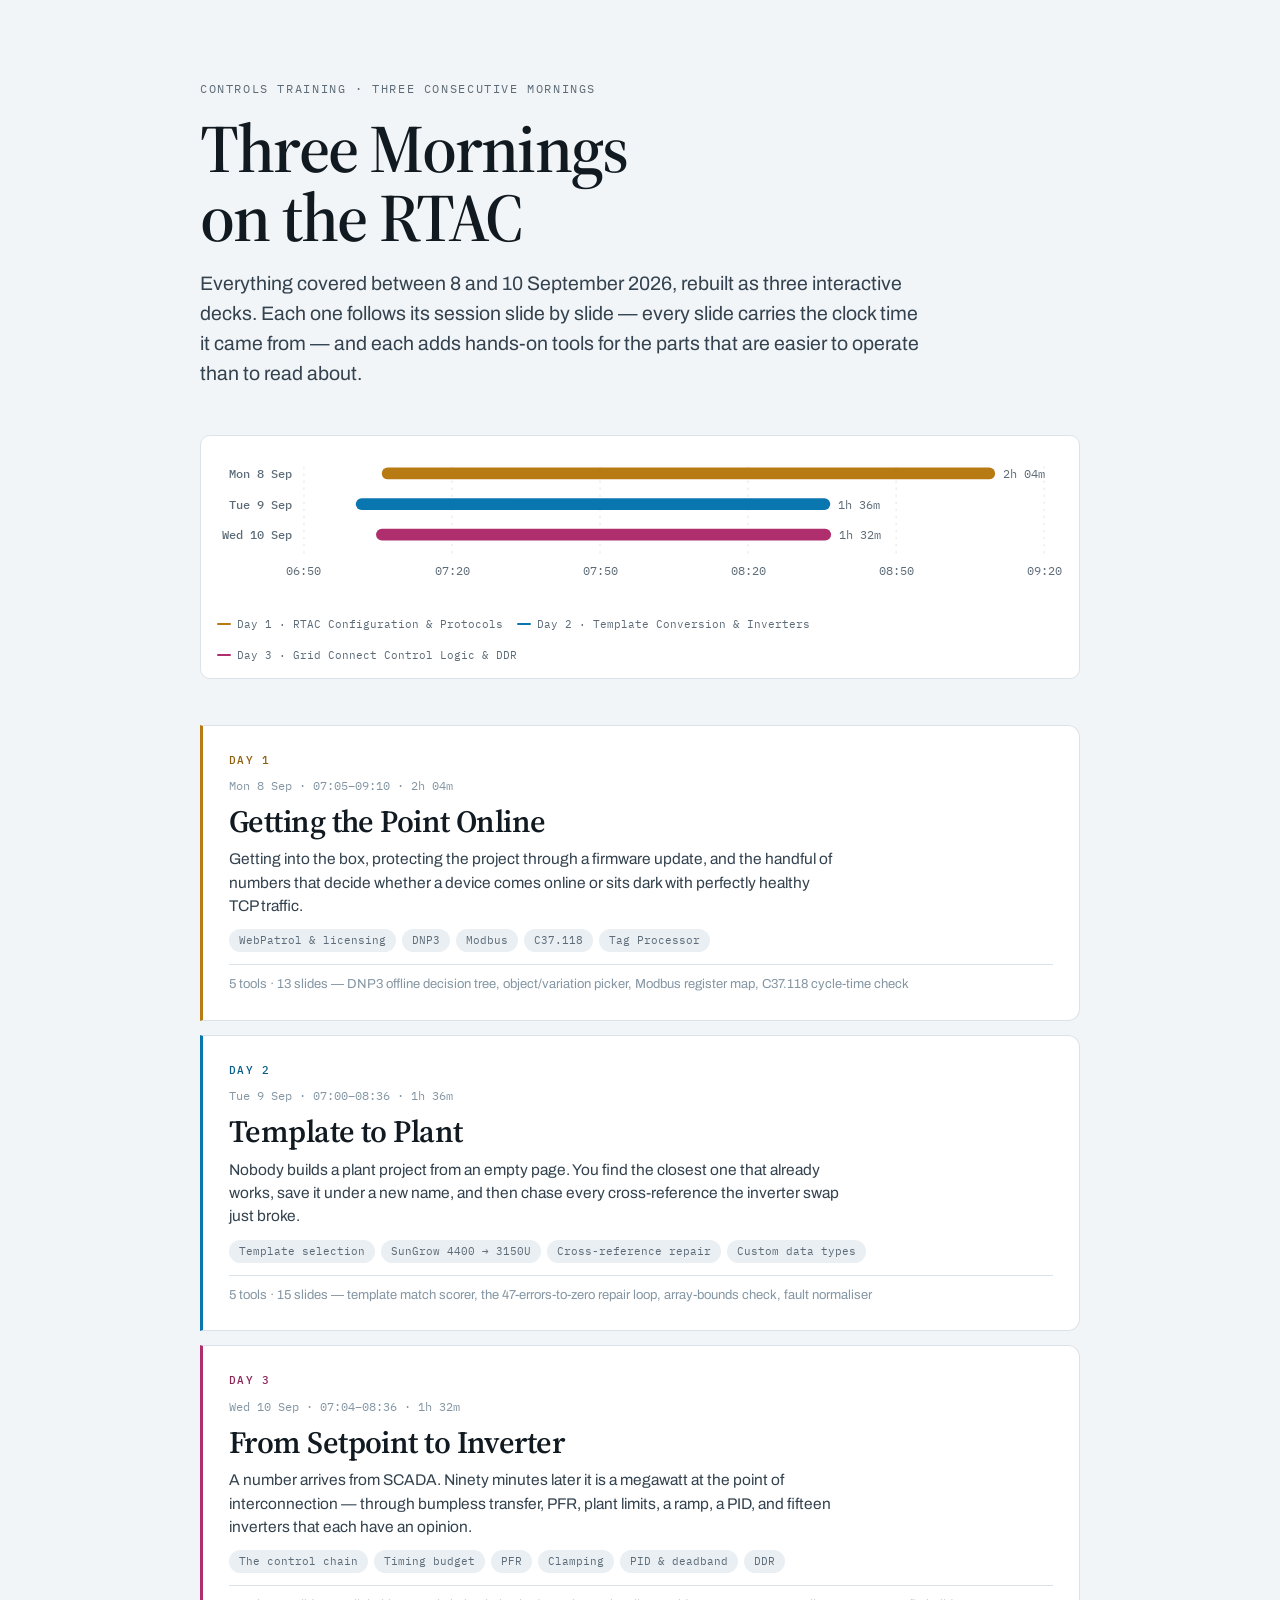
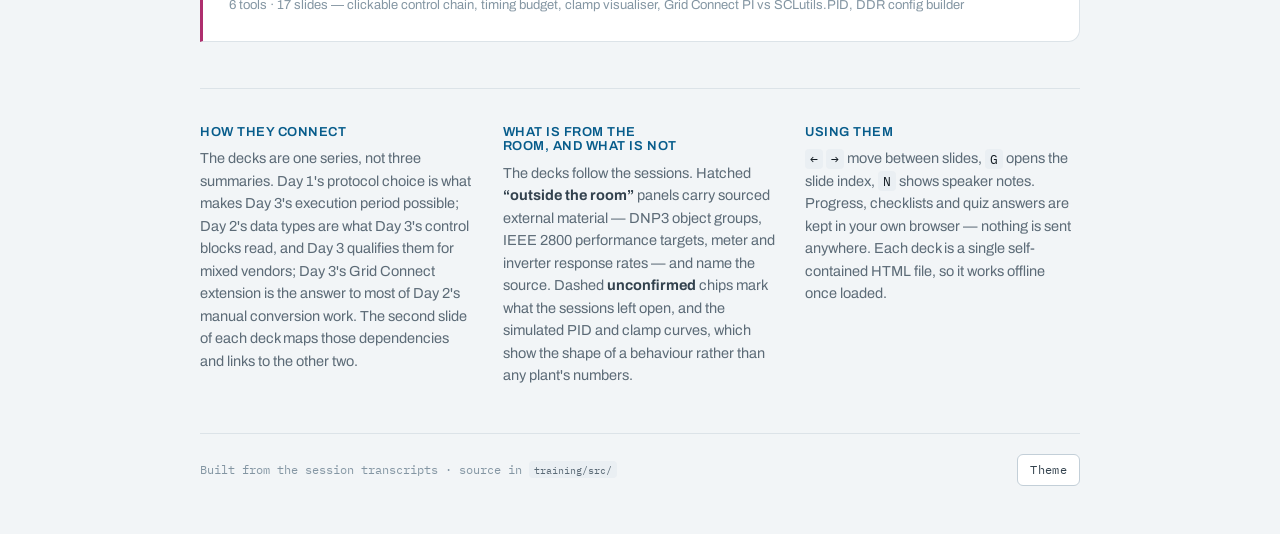
==== training/index.html @ d604a9bd "Publish the training decks as a GitHub Pages site The decks were written as Claude Artifact body fra" ====
<!DOCTYPE html>
<html lang="en">
<head>
<meta charset="utf-8">
<meta name="viewport" content="width=device-width, initial-scale=1">
<title>Three Mornings on the RTAC</title>
<meta name="description" content="Three interactive training decks built from the 8-10 September 2026 morning sessions: RTAC configuration and protocols, project template conversion, and Grid Connect control logic.">
<meta property="og:title" content="Three Mornings on the RTAC">
<meta property="og:description" content="Three interactive training decks: RTAC configuration and protocols, project template conversion, and Grid Connect control logic.">
<meta property="og:type" content="website">
<link rel="icon" href="data:image/svg+xml,<svg xmlns='http://www.w3.org/2000/svg' viewBox='0 0 32 32'><rect width='32' height='32' rx='7' fill='%230A76B0'/></svg>">
<link rel="preconnect" href="https://fonts.googleapis.com">
<link rel="preconnect" href="https://fonts.gstatic.com" crossorigin>
<link rel="stylesheet" href="https://fonts.googleapis.com/css2?family=Archivo:wght@400;500;600;700&family=IBM+Plex+Mono:wght@400;500&family=Source+Serif+4:opsz,wght@8..60,400;8..60,600;8..60,700&display=swap">
<style>
:root{color-scheme:light dark}
html,body{margin:0}
img{max-width:100%}
[hidden]{display:none!important}
</style>
<style>
/* ============ TOKENS ============ */
:root{
  --paper:#F2F5F7; --surface:#FFFFFF; --sunk:#EAEFF3;
  --ink:#111A21; --ink-2:#33424E; --muted:#5C6B77; --faint:#8496A3;
  --rule:#DCE3E8; --rule-strong:#C3CFD8;
  --pen-1:#B87A12; --pen-2:#0A76B0; --pen-3:#AE2E6E;
  --pen-1-text:#8F5D0A; --pen-2-text:#075C8B; --pen-3-text:#8C2456;
  --pen-1-wash:#B87A121A; --pen-2-wash:#0A76B01A; --pen-3-wash:#AE2E6E1A;
  --good:#1C7A4F; --good-wash:#1C7A4F14;
  --crit:#A82420; --crit-wash:#A8242012;
  --shadow:0 1px 2px #101a2110, 0 8px 24px -12px #101a2124;
  --stage-max:1120px;
  --f-display:"Source Serif 4",Georgia,"Times New Roman",serif;
  --f-body:"Archivo","Helvetica Neue",Arial,sans-serif;
  --f-mono:"IBM Plex Mono",ui-monospace,"SF Mono",Menlo,monospace;
}
@media (prefers-color-scheme:dark){
  :root:not([data-theme="light"]){
    --paper:#0D1418; --surface:#161F26; --sunk:#111A20;
    --ink:#E4EDF3; --ink-2:#C2D0DA; --muted:#8FA1AD; --faint:#6C7E8B;
    --rule:#26333C; --rule-strong:#374753;
    --pen-1:#BC8018; --pen-2:#1F92D2; --pen-3:#CB5C95;
    --pen-1-text:#E0AA4E; --pen-2-text:#6DBBEA; --pen-3-text:#E68CBA;
    --pen-1-wash:#BC801826; --pen-2-wash:#1F92D226; --pen-3-wash:#CB5C9526;
    --good:#43B37D; --good-wash:#43B37D1F;
    --crit:#E8756D; --crit-wash:#E8756D1A;
    --shadow:0 1px 2px #0007, 0 10px 28px -14px #000a;
  }
}
:root[data-theme="dark"]{
  --paper:#0D1418; --surface:#161F26; --sunk:#111A20;
  --ink:#E4EDF3; --ink-2:#C2D0DA; --muted:#8FA1AD; --faint:#6C7E8B;
  --rule:#26333C; --rule-strong:#374753;
  --pen-1:#BC8018; --pen-2:#1F92D2; --pen-3:#CB5C95;
  --pen-1-text:#E0AA4E; --pen-2-text:#6DBBEA; --pen-3-text:#E68CBA;
  --pen-1-wash:#BC801826; --pen-2-wash:#1F92D226; --pen-3-wash:#CB5C9526;
  --good:#43B37D; --good-wash:#43B37D1F;
  --crit:#E8756D; --crit-wash:#E8756D1A;
  --shadow:0 1px 2px #0007, 0 10px 28px -14px #000a;
}
/* per-deck accent alias */
body[data-pen="1"]{--pen:var(--pen-1);--pen-text:var(--pen-1-text);--pen-wash:var(--pen-1-wash);}
body[data-pen="2"]{--pen:var(--pen-2);--pen-text:var(--pen-2-text);--pen-wash:var(--pen-2-wash);}
body[data-pen="3"]{--pen:var(--pen-3);--pen-text:var(--pen-3-text);--pen-wash:var(--pen-3-wash);}

*{box-sizing:border-box}
body{
  margin:0;background:var(--paper);color:var(--ink);
  font-family:var(--f-body);font-size:16px;line-height:1.55;
  -webkit-font-smoothing:antialiased;
}
h1,h2,h3,h4{margin:0;text-wrap:balance;font-family:var(--f-display);font-weight:600;letter-spacing:-.012em;line-height:1.12}
p{margin:0}
a{color:var(--pen-text)}
button{font:inherit;color:inherit}
:focus-visible{outline:2px solid var(--pen);outline-offset:2px;border-radius:2px}
@media (prefers-reduced-motion:reduce){*{animation-duration:.001ms!important;transition-duration:.001ms!important}}

/* ============ RAILS ============ */
.rail{position:fixed;left:0;right:0;z-index:40;background:color-mix(in srgb,var(--paper) 88%,transparent);
  backdrop-filter:blur(10px);display:flex;align-items:center;gap:14px;
  padding:0 clamp(16px,4vw,40px);font-family:var(--f-mono);font-size:11.5px;letter-spacing:.04em}
.rail--top{top:0;height:46px;border-bottom:1px solid var(--rule)}
.rail--bot{bottom:0;height:52px;border-top:1px solid var(--rule)}
.rail-id{display:flex;align-items:baseline;gap:9px;min-width:0}
.rail-id b{font-family:var(--f-display);font-size:14px;font-weight:600;letter-spacing:-.01em;white-space:nowrap;overflow:hidden;text-overflow:ellipsis}
.rail-id span{color:var(--faint);text-transform:uppercase;white-space:nowrap}
.spacer{flex:1}
.pens{display:flex;gap:5px;align-items:center}
.pen-dot{width:26px;height:26px;border-radius:50%;border:1px solid var(--rule-strong);background:var(--surface);
  display:grid;place-items:center;text-decoration:none;color:var(--faint);font-family:var(--f-mono);font-size:10.5px;
  cursor:pointer;transition:transform .12s ease,border-color .12s}
.pen-dot:hover{transform:translateY(-1px);border-color:var(--rule-strong)}
.pen-dot[data-p="1"]{--d:var(--pen-1)} .pen-dot[data-p="2"]{--d:var(--pen-2)} .pen-dot[data-p="3"]{--d:var(--pen-3)}
.pen-dot[aria-current="page"]{background:var(--d);border-color:var(--d);color:#fff;font-weight:600}
.pen-dot:not([href]){opacity:.5;cursor:default}
.count{color:var(--muted);font-variant-numeric:tabular-nums}
.count b{color:var(--ink);font-weight:500}
.progress{position:fixed;top:45px;left:0;height:2px;background:var(--pen);z-index:41;transition:width .25s ease;width:0}

.rbtn{background:var(--surface);border:1px solid var(--rule-strong);border-radius:6px;padding:6px 12px;
  font-family:var(--f-mono);font-size:11.5px;letter-spacing:.03em;cursor:pointer;color:var(--ink-2);
  display:inline-flex;align-items:center;gap:6px;transition:border-color .12s,color .12s}
.rbtn:hover{border-color:var(--pen);color:var(--pen-text)}
.rbtn[disabled]{opacity:.35;cursor:default}
.rbtn kbd{font:inherit;color:var(--faint)}
.hint{color:var(--faint);display:none}
@media (min-width:820px){.hint{display:inline}}

/* ============ STAGE ============ */
main{padding:46px 0 52px}
.slide{display:none;padding:clamp(24px,4.5vw,52px) clamp(16px,4vw,40px) 104px}
.slide.on{display:block;animation:rise .3s ease}
@keyframes rise{from{opacity:0;transform:translateY(6px)}to{opacity:1;transform:none}}
.inner{max-width:var(--stage-max);margin:0 auto}
.eyebrow{font-family:var(--f-mono);font-size:11.5px;letter-spacing:.09em;text-transform:uppercase;
  color:var(--muted);display:flex;flex-wrap:wrap;align-items:center;gap:10px;margin-bottom:14px}
.eyebrow .clock{color:var(--pen-text);font-weight:500}
.eyebrow .clock::before{content:"";display:inline-block;width:7px;height:7px;border-radius:50%;
  background:var(--pen);margin-right:7px;vertical-align:1px}
h2.title{font-size:clamp(28px,4.4vw,44px);margin-bottom:10px}
.standfirst{font-size:clamp(16px,1.7vw,19px);color:var(--ink-2);max-width:64ch;margin-bottom:26px;line-height:1.5}
.slide h3{font-size:15px;font-family:var(--f-body);font-weight:600;letter-spacing:.01em;margin-bottom:10px}
.grid{display:grid;gap:18px}
@media(min-width:760px){.g2{grid-template-columns:1fr 1fr}.g23{grid-template-columns:1.15fr .85fr}.g32{grid-template-columns:.85fr 1.15fr}}

/* ============ CONTENT BLOCKS ============ */
ul.pts{list-style:none;margin:0;padding:0;display:grid;gap:11px}
ul.pts li{padding-left:20px;position:relative;color:var(--ink-2);font-size:15.5px;line-height:1.5}
ul.pts li::before{content:"";position:absolute;left:2px;top:.62em;width:7px;height:1.5px;background:var(--rule-strong)}
ul.pts li b,ul.pts li strong{color:var(--ink);font-weight:600}
.panel{background:var(--surface);border:1px solid var(--rule);border-radius:10px;padding:20px}
.panel-h{font-family:var(--f-mono);font-size:11px;letter-spacing:.09em;text-transform:uppercase;color:var(--muted);
  margin-bottom:14px;display:flex;align-items:center;justify-content:space-between;gap:10px}
code,.m{font-family:var(--f-mono);font-size:.9em;background:var(--sunk);padding:1.5px 5px;border-radius:4px;color:var(--ink)}
.num{font-family:var(--f-mono);font-variant-numeric:tabular-nums}

/* callouts */
.call{border-left:3px solid var(--pen);background:var(--pen-wash);padding:14px 16px;border-radius:0 8px 8px 0;font-size:15px;color:var(--ink-2)}
.call b{color:var(--ink)}
.call.trap{border-color:var(--crit);background:var(--crit-wash)}
.call.rule{border-color:var(--good);background:var(--good-wash)}
.call .tag{display:block;font-family:var(--f-mono);font-size:10.5px;letter-spacing:.09em;text-transform:uppercase;
  color:var(--muted);margin-bottom:5px}
.call.trap .tag{color:var(--crit)} .call.rule .tag{color:var(--good)}
.unconfirmed{display:inline-flex;align-items:center;gap:5px;font-family:var(--f-mono);font-size:10.5px;
  letter-spacing:.06em;text-transform:uppercase;color:var(--muted);border:1px dashed var(--rule-strong);
  border-radius:999px;padding:2px 9px;vertical-align:1px}
.outside{border:1px solid var(--rule);border-radius:10px;padding:16px 18px;background:
  repeating-linear-gradient(135deg,transparent,transparent 7px,var(--sunk) 7px,var(--sunk) 8px);font-size:14.5px;color:var(--ink-2)}
.outside .tag{font-family:var(--f-mono);font-size:10.5px;letter-spacing:.09em;text-transform:uppercase;
  color:var(--muted);display:block;margin-bottom:6px}
.outside cite{display:block;margin-top:9px;font-style:normal;font-family:var(--f-mono);font-size:11px;color:var(--faint)}
.outside b{color:var(--ink)}

/* tables */
.tw{overflow-x:auto;border:1px solid var(--rule);border-radius:10px;background:var(--surface)}
table{border-collapse:collapse;width:100%;font-size:14px;min-width:440px}
th,td{text-align:left;padding:9px 14px;border-bottom:1px solid var(--rule)}
th{font-family:var(--f-mono);font-size:10.5px;letter-spacing:.08em;text-transform:uppercase;color:var(--muted);font-weight:400;
  background:var(--sunk)}
tr:last-child td{border-bottom:0}
td.n{font-family:var(--f-mono);font-variant-numeric:tabular-nums;white-space:nowrap}

/* ============ COVER ============ */
.cover{display:grid;gap:26px;padding-block:clamp(10px,3vw,34px)}
.cover .day{font-family:var(--f-mono);font-size:12px;letter-spacing:.16em;text-transform:uppercase;color:var(--pen-text)}
.cover h1{font-size:clamp(38px,7.4vw,76px);line-height:1.02;letter-spacing:-.026em;max-width:15ch}
.cover .sub{font-size:clamp(17px,2vw,21px);color:var(--ink-2);max-width:56ch;line-height:1.45}
.meta{display:flex;flex-wrap:wrap;gap:10px 28px;font-family:var(--f-mono);font-size:12px;color:var(--muted);
  border-top:1px solid var(--rule);padding-top:18px}
.meta div{display:grid;gap:2px}
.meta dt{font-size:10.5px;letter-spacing:.08em;text-transform:uppercase;color:var(--faint)}
.meta dd{margin:0;color:var(--ink);font-variant-numeric:tabular-nums}

/* trend strip on cover */
.trend{border:1px solid var(--rule);border-radius:10px;background:var(--surface);padding:14px 16px}
.trend svg{display:block;width:100%;height:auto;max-width:100%}
.trend-legend{display:flex;flex-wrap:wrap;gap:14px;margin-top:10px;font-family:var(--f-mono);font-size:11px;color:var(--muted)}
.trend-legend span{display:inline-flex;align-items:center;gap:6px}
.trend-legend i{width:14px;height:2px;border-radius:1px;display:inline-block}

/* ============ INTERACTIVE ============ */
.tool{background:var(--surface);border:1px solid var(--rule-strong);border-radius:12px;overflow:hidden;box-shadow:var(--shadow)}
.tool-h{display:flex;align-items:center;justify-content:space-between;gap:12px;padding:11px 16px;
  border-bottom:1px solid var(--rule);background:var(--sunk)}
.tool-h .lbl{font-family:var(--f-mono);font-size:10.5px;letter-spacing:.1em;text-transform:uppercase;color:var(--muted)}
.tool-h .lbl b{color:var(--pen-text);font-weight:500}
.tool-b{padding:18px}
.reset{background:none;border:0;font-family:var(--f-mono);font-size:10.5px;letter-spacing:.06em;text-transform:uppercase;
  color:var(--faint);cursor:pointer;padding:2px 4px}
.reset:hover{color:var(--pen-text)}

.opts{display:grid;gap:9px}
@media(min-width:620px){.opts.two{grid-template-columns:1fr 1fr}.opts.three{grid-template-columns:repeat(3,1fr)}}
.opt{text-align:left;background:var(--surface);border:1px solid var(--rule-strong);border-radius:9px;padding:12px 14px;
  cursor:pointer;transition:border-color .12s,background .12s;display:grid;gap:3px;line-height:1.35}
.opt:hover{border-color:var(--pen)}
.opt .k{font-family:var(--f-mono);font-size:10.5px;letter-spacing:.07em;text-transform:uppercase;color:var(--faint)}
.opt .v{font-size:15px;font-weight:500;color:var(--ink)}
.opt .d{font-size:13px;color:var(--muted)}
.opt[aria-pressed="true"]{border-color:var(--pen);background:var(--pen-wash)}
.opt[aria-pressed="true"] .k{color:var(--pen-text)}
.opt.ok{border-color:var(--good);background:var(--good-wash)}
.opt.no{border-color:var(--crit);background:var(--crit-wash)}

.readout{margin-top:16px;border-top:1px solid var(--rule);padding-top:16px;display:grid;gap:12px}
.stats{display:grid;gap:10px}
@media(min-width:560px){.stats{grid-template-columns:repeat(auto-fit,minmax(140px,1fr))}}
.stat{border:1px solid var(--rule);border-radius:9px;padding:11px 13px;display:grid;gap:3px;background:var(--sunk)}
.stat dt{font-family:var(--f-mono);font-size:10px;letter-spacing:.09em;text-transform:uppercase;color:var(--muted)}
.stat dd{margin:0;font-family:var(--f-mono);font-size:19px;font-variant-numeric:tabular-nums;color:var(--ink);letter-spacing:-.02em}
.stat dd small{font-size:11px;color:var(--muted);letter-spacing:0}
.stat[data-s="ok"]{border-color:var(--good);background:var(--good-wash)}
.stat[data-s="ok"] dd{color:var(--good)}
.stat[data-s="bad"]{border-color:var(--crit);background:var(--crit-wash)}
.stat[data-s="bad"] dd{color:var(--crit)}
.verdict{font-size:15px;color:var(--ink-2);line-height:1.5}
.verdict b{color:var(--ink)}

.ctl{display:grid;gap:7px;margin-bottom:16px}
.ctl label{font-family:var(--f-mono);font-size:11px;letter-spacing:.06em;text-transform:uppercase;color:var(--muted);
  display:flex;justify-content:space-between;align-items:baseline;gap:10px}
.ctl label output{font-size:14px;color:var(--pen-text);font-variant-numeric:tabular-nums;letter-spacing:0;text-transform:none}
input[type=range]{-webkit-appearance:none;appearance:none;width:100%;height:22px;background:transparent;cursor:pointer;margin:0}
input[type=range]::-webkit-slider-runnable-track{height:4px;background:var(--rule-strong);border-radius:2px}
input[type=range]::-moz-range-track{height:4px;background:var(--rule-strong);border-radius:2px}
input[type=range]::-webkit-slider-thumb{-webkit-appearance:none;width:16px;height:16px;border-radius:50%;background:var(--pen);
  border:2px solid var(--surface);margin-top:-6px;box-shadow:0 0 0 1px var(--rule-strong)}
input[type=range]::-moz-range-thumb{width:16px;height:16px;border-radius:50%;background:var(--pen);border:2px solid var(--surface);
  box-shadow:0 0 0 1px var(--rule-strong)}
input[type=text],input[type=number],select{width:100%;padding:9px 11px;border:1px solid var(--rule-strong);border-radius:8px;
  background:var(--surface);color:var(--ink);font-family:var(--f-mono);font-size:14px}

/* checklist */
.chk{display:grid;gap:2px}
.chk-item{display:flex;gap:11px;align-items:flex-start;padding:10px 12px;border-radius:8px;cursor:pointer;
  border:1px solid transparent;transition:background .12s}
.chk-item:hover{background:var(--sunk)}
.chk-item input{margin:3px 0 0;width:16px;height:16px;accent-color:var(--pen);flex:none;cursor:pointer}
.chk-item .t{font-size:15px;color:var(--ink-2);line-height:1.4}
.chk-item .t b{color:var(--ink);font-weight:600}
.chk-item .t em{font-style:normal;display:block;font-size:13px;color:var(--muted);margin-top:2px}
.chk-item input:checked + .t{color:var(--faint)}
.chk-item input:checked + .t b{color:var(--muted)}
.chk-bar{display:flex;align-items:center;gap:10px;margin-top:12px;font-family:var(--f-mono);font-size:11px;color:var(--muted)}
.chk-bar .track{flex:1;height:4px;background:var(--rule);border-radius:2px;overflow:hidden}
.chk-bar .fill{height:100%;background:var(--good);width:0;transition:width .2s ease}

/* flow diagram */
.flow{display:flex;flex-wrap:wrap;gap:6px;align-items:stretch}
.node{flex:1 1 118px;min-width:0;text-align:left;background:var(--surface);border:1px solid var(--rule-strong);
  border-radius:9px;padding:10px 11px;cursor:pointer;display:grid;gap:3px;transition:border-color .12s,background .12s}
.node:hover{border-color:var(--pen)}
.node .i{font-family:var(--f-mono);font-size:10px;color:var(--faint);letter-spacing:.08em}
.node .n{font-size:13.5px;font-weight:600;color:var(--ink);line-height:1.25}
.node[aria-pressed="true"]{border-color:var(--pen);background:var(--pen-wash)}
.node[aria-pressed="true"] .i{color:var(--pen-text)}
.arrow{align-self:center;color:var(--rule-strong);font-family:var(--f-mono);font-size:13px;flex:none}
.detail{margin-top:16px;border-top:1px solid var(--rule);padding-top:16px;font-size:15px;color:var(--ink-2);line-height:1.5;min-height:88px}
.detail h4{font-family:var(--f-body);font-size:15px;font-weight:600;color:var(--ink);margin-bottom:7px}
.detail ul{margin:8px 0 0;padding-left:18px;display:grid;gap:5px}

/* charts */
.chart{width:100%;height:auto;display:block;max-width:100%;overflow:visible}
.chart text{font-family:var(--f-mono);font-size:10px;fill:var(--muted)}
.chart .axis{stroke:var(--rule);stroke-width:1}
.chart .grid{stroke:var(--rule);stroke-width:1;stroke-dasharray:2 4;opacity:.7}
.legend{display:flex;flex-wrap:wrap;gap:16px;margin-top:10px;font-family:var(--f-mono);font-size:11px;color:var(--muted)}
.legend span{display:inline-flex;align-items:center;gap:7px}
.legend i{width:16px;height:2px;border-radius:1px;flex:none}
.legend i.dash{background:repeating-linear-gradient(90deg,var(--ink-2) 0 4px,transparent 4px 7px);height:2px}
.legend i.band{height:9px;border-radius:2px;border:1px solid var(--crit);background:var(--crit-wash)}

/* register map */
.regs{display:grid;grid-template-columns:repeat(auto-fill,minmax(74px,1fr));gap:4px}
.reg{border:1px solid var(--rule);border-radius:6px;padding:7px 6px;text-align:center;background:var(--sunk);
  font-family:var(--f-mono);font-size:10.5px;color:var(--muted);display:grid;gap:2px;transition:background .15s}
.reg .a{color:var(--faint);font-size:9.5px}
.reg .l{color:var(--ink);font-size:11px;overflow:hidden;text-overflow:ellipsis;white-space:nowrap}
.reg[data-part="hi"]{background:var(--pen-wash);border-color:var(--pen)}
.reg[data-part="lo"]{background:var(--pen-wash);border-color:var(--pen);border-top-style:dashed}
.reg[data-part="one"]{background:var(--pen-wash);border-color:var(--pen)}

/* quiz */
.quiz{display:grid;gap:16px}
.q{border:1px solid var(--rule);border-radius:11px;padding:16px 18px;background:var(--surface)}
.q .qh{display:flex;gap:10px;align-items:baseline;margin-bottom:12px}
.q .qn{font-family:var(--f-mono);font-size:11px;color:var(--faint);flex:none}
.q .qt{font-size:16px;font-weight:500;color:var(--ink);line-height:1.4}
.q .as{display:grid;gap:7px}
.a{text-align:left;background:var(--surface);border:1px solid var(--rule-strong);border-radius:8px;padding:10px 13px;
  cursor:pointer;font-size:14.5px;color:var(--ink-2);transition:border-color .12s,background .12s;line-height:1.4}
.a:hover:not([disabled]){border-color:var(--pen)}
.a[data-r="ok"]{border-color:var(--good);background:var(--good-wash);color:var(--ink)}
.a[data-r="no"]{border-color:var(--crit);background:var(--crit-wash);color:var(--ink)}
.a[disabled]{cursor:default}
.why{margin-top:11px;font-size:14px;color:var(--muted);border-left:2px solid var(--rule-strong);padding-left:12px;line-height:1.5;display:none}
.why.on{display:block}
.score{position:sticky;bottom:60px;background:var(--surface);border:1px solid var(--rule-strong);border-radius:11px;
  padding:13px 18px;display:flex;align-items:center;justify-content:space-between;gap:14px;box-shadow:var(--shadow);
  font-family:var(--f-mono);font-size:13px}
.score b{font-size:19px;color:var(--pen-text);font-variant-numeric:tabular-nums}

/* overview */
.ov{position:fixed;inset:0;z-index:60;background:color-mix(in srgb,var(--paper) 94%,transparent);
  backdrop-filter:blur(6px);overflow:auto;padding:clamp(20px,5vw,52px)}
.ov[hidden]{display:none}
.ov-h{max-width:1080px;margin:0 auto 22px;display:flex;align-items:baseline;justify-content:space-between;gap:16px}
.ov-h h3{font-family:var(--f-display);font-size:22px}
.ov-grid{max-width:1080px;margin:0 auto;display:grid;gap:10px;grid-template-columns:repeat(auto-fill,minmax(215px,1fr))}
.ov-card{text-align:left;background:var(--surface);border:1px solid var(--rule);border-radius:9px;padding:12px 14px;
  cursor:pointer;display:grid;gap:5px;transition:border-color .12s,transform .12s}
.ov-card:hover{border-color:var(--pen);transform:translateY(-1px)}
.ov-card .oi{font-family:var(--f-mono);font-size:10.5px;color:var(--faint);display:flex;justify-content:space-between;gap:8px}
.ov-card .ot{font-size:14.5px;font-weight:500;color:var(--ink);line-height:1.3}
.ov-card[aria-current="true"]{border-color:var(--pen);background:var(--pen-wash)}
.ov-card .bar{height:2px;background:var(--pen);border-radius:1px;width:0;opacity:.5}
.ov-card[data-seen="1"] .bar{width:100%}

/* notes */
.notes{border-top:1px dashed var(--rule-strong);margin-top:26px;padding-top:16px;font-size:14.5px;color:var(--muted);
  line-height:1.55;max-width:70ch}
.notes .tag{font-family:var(--f-mono);font-size:10.5px;letter-spacing:.09em;text-transform:uppercase;color:var(--faint);
  display:block;margin-bottom:6px}
body:not([data-notes="1"]) .notes{display:none}

/* end card */
.actions{display:grid;gap:9px}
.act{display:flex;gap:12px;align-items:flex-start;border:1px solid var(--rule);border-radius:9px;padding:12px 14px;background:var(--surface)}
.act .who{font-family:var(--f-mono);font-size:10.5px;letter-spacing:.07em;text-transform:uppercase;color:var(--pen-text);
  flex:none;width:88px;padding-top:2px}
.act .what{font-size:14.5px;color:var(--ink-2);line-height:1.45}
@media(max-width:520px){.act{flex-direction:column;gap:4px}.act .who{width:auto}}

</style>
<style>
/* --- landing page --- */
body{background:var(--paper);color:var(--ink)}
.wrap{max-width:960px;margin:0 auto;padding-inline:clamp(16px,4vw,40px);padding-block:clamp(36px,7vw,80px) 48px;display:grid;gap:clamp(30px,5vw,46px)}
.top{display:grid;gap:16px}
.kicker{font-family:var(--f-mono);font-size:11.5px;letter-spacing:.14em;text-transform:uppercase;color:var(--muted)}
.top h1{font-size:clamp(38px,7vw,68px);line-height:1.02;letter-spacing:-.026em;max-width:13ch}
.lede{font-size:clamp(16px,1.9vw,19.5px);line-height:1.55;color:var(--ink-2);max-width:66ch}

.decks{list-style:none;margin:0;padding:0;display:grid;gap:14px}
.deck[data-d="1"]{--pen:var(--pen-1);--pen-text:var(--pen-1-text);--pen-wash:var(--pen-1-wash)}
.deck[data-d="2"]{--pen:var(--pen-2);--pen-text:var(--pen-2-text);--pen-wash:var(--pen-2-wash)}
.deck[data-d="3"]{--pen:var(--pen-3);--pen-text:var(--pen-3-text);--pen-wash:var(--pen-3-wash)}
.deck a{display:grid;gap:9px;text-decoration:none;color:inherit;background:var(--surface);
  border:1px solid var(--rule);border-left:3px solid var(--pen);border-radius:0 12px 12px 0;
  padding:clamp(18px,3vw,26px);transition:border-color .14s ease,transform .14s ease,box-shadow .14s ease}
.deck a:hover{border-color:var(--rule-strong);border-left-color:var(--pen);transform:translateX(2px);box-shadow:var(--shadow)}
.deck a:focus-visible{outline:2px solid var(--pen);outline-offset:3px}
.badge{font-family:var(--f-mono);font-size:10.5px;letter-spacing:.12em;text-transform:uppercase;color:var(--pen-text);font-weight:500}
.when{font-family:var(--f-mono);font-size:11.5px;color:var(--faint);font-variant-numeric:tabular-nums}
.deck h2{font-size:clamp(23px,3.2vw,31px);letter-spacing:-.018em}
.deck p{font-size:15.5px;line-height:1.5;color:var(--ink-2);max-width:68ch}
.tags{list-style:none;display:flex;flex-wrap:wrap;gap:6px;margin:3px 0 0;padding:0}
.tags li{font-family:var(--f-mono);font-size:11px;color:var(--muted);background:var(--sunk);
  border-radius:999px;padding:3px 10px;white-space:nowrap}
.tools{font-size:13px;color:var(--faint);line-height:1.45;border-top:1px solid var(--rule);padding-top:10px;margin-top:3px}

.notes-block{display:grid;gap:22px;border-top:1px solid var(--rule);padding-top:clamp(26px,4vw,36px)}
@media(min-width:760px){.notes-block{grid-template-columns:repeat(3,1fr);gap:28px}}
.notes-block h3{font-family:var(--f-body);font-size:13px;font-weight:600;letter-spacing:.04em;text-transform:uppercase;
  color:var(--pen-2-text);margin-bottom:8px}
.notes-block p{font-size:14.5px;line-height:1.55;color:var(--muted)}
.notes-block b{color:var(--ink-2)}

.foot{display:flex;flex-wrap:wrap;align-items:center;justify-content:space-between;gap:14px;
  border-top:1px solid var(--rule);padding-top:20px;font-family:var(--f-mono);font-size:11.5px;color:var(--faint)}
.foot code{background:var(--sunk);color:var(--muted)}

</style>
</head>
<body>
<script>
document.body.setAttribute("data-pen","0");
window.DECK_LINKS={"1": "day1-rtac-protocols.html", "2": "day2-template-conversion.html", "3": "day3-grid-connect-ddr.html"};
</script>
<div class="wrap">
  <header class="top">
    <span class="kicker">Controls training &middot; three consecutive mornings</span>
    <h1>Three Mornings on the RTAC</h1>
    <p class="lede">Everything covered between 8 and 10 September 2026, rebuilt as three interactive decks. Each one follows its session slide by slide &mdash; every slide carries the clock time it came from &mdash; and each adds hands-on tools for the parts that are easier to operate than to read about.</p>
  </header>

  <div class="trend" id="timeline"></div>

  <ol class="decks">
    <li class="deck" data-d="1">
      <a href="day1-rtac-protocols.html">
        <span class="badge">Day 1</span>
        <span class="when">Mon 8 Sep &middot; 07:05&ndash;09:10 &middot; 2h 04m</span>
        <h2>Getting the Point Online</h2>
        <p>Getting into the box, protecting the project through a firmware update, and the handful of numbers that decide whether a device comes online or sits dark with perfectly healthy TCP traffic.</p>
        <ul class="tags"><li>WebPatrol &amp; licensing</li><li>DNP3</li><li>Modbus</li><li>C37.118</li><li>Tag Processor</li></ul>
        <span class="tools">5 tools &middot; 13 slides &mdash; DNP3 offline decision tree, object/variation picker, Modbus register map, C37.118 cycle-time check</span>
      </a>
    </li>
    <li class="deck" data-d="2">
      <a href="day2-template-conversion.html">
        <span class="badge">Day 2</span>
        <span class="when">Tue 9 Sep &middot; 07:00&ndash;08:36 &middot; 1h 36m</span>
        <h2>Template to Plant</h2>
        <p>Nobody builds a plant project from an empty page. You find the closest one that already works, save it under a new name, and then chase every cross-reference the inverter swap just broke.</p>
        <ul class="tags"><li>Template selection</li><li>SunGrow 4400 &rarr; 3150U</li><li>Cross-reference repair</li><li>Custom data types</li></ul>
        <span class="tools">5 tools &middot; 15 slides &mdash; template match scorer, the 47-errors-to-zero repair loop, array-bounds check, fault normaliser</span>
      </a>
    </li>
    <li class="deck" data-d="3">
      <a href="day3-grid-connect-ddr.html">
        <span class="badge">Day 3</span>
        <span class="when">Wed 10 Sep &middot; 07:04&ndash;08:36 &middot; 1h 32m</span>
        <h2>From Setpoint to Inverter</h2>
        <p>A number arrives from SCADA. Ninety minutes later it is a megawatt at the point of interconnection &mdash; through bumpless transfer, PFR, plant limits, a ramp, a PID, and fifteen inverters that each have an opinion.</p>
        <ul class="tags"><li>The control chain</li><li>Timing budget</li><li>PFR</li><li>Clamping</li><li>PID &amp; deadband</li><li>DDR</li></ul>
        <span class="tools">6 tools &middot; 17 slides &mdash; clickable control chain, timing budget, clamp visualiser, Grid Connect PI vs SCLutils.PID, DDR config builder</span>
      </a>
    </li>
  </ol>

  <section class="notes-block">
    <div>
      <h3>How they connect</h3>
      <p>The decks are one series, not three summaries. Day 1's protocol choice is what makes Day 3's execution period possible; Day 2's data types are what Day 3's control blocks read, and Day 3 qualifies them for mixed vendors; Day 3's Grid Connect extension is the answer to most of Day 2's manual conversion work. The second slide of each deck maps those dependencies and links to the other two.</p>
    </div>
    <div>
      <h3>What is from the room, and what is not</h3>
      <p>The decks follow the sessions. Hatched <b>&ldquo;outside the room&rdquo;</b> panels carry sourced external material &mdash; DNP3 object groups, IEEE&nbsp;2800 performance targets, meter and inverter response rates &mdash; and name the source. Dashed <b>unconfirmed</b> chips mark what the sessions left open, and the simulated PID and clamp curves, which show the shape of a behaviour rather than any plant's numbers.</p>
    </div>
    <div>
      <h3>Using them</h3>
      <p><span class="m">&larr;</span> <span class="m">&rarr;</span> move between slides, <span class="m">G</span> opens the slide index, <span class="m">N</span> shows speaker notes. Progress, checklists and quiz answers are kept in your own browser &mdash; nothing is sent anywhere. Each deck is a single self-contained HTML file, so it works offline once loaded.</p>
    </div>
  </section>

  <footer class="foot">
    <span>Built from the session transcripts &middot; source in <code>training/src/</code></span>
    <button class="rbtn" id="themeBtn" type="button" title="Switch between light and dark">Theme</button>
  </footer>
</div>

<script>
/* ===== shared cover timeline: three mornings on one time axis ===== */
(function(){
"use strict";
var host = document.getElementById("timeline");
if (!host) return;
var DAYS = [
  { d: 1, label: "Mon 8 Sep", t: "RTAC Configuration & Protocols",   s: 15.77, e: 140.05, dur: "2h 04m" },
  { d: 2, label: "Tue 9 Sep", t: "Template Conversion & Inverters",  s: 10.50, e: 106.65, dur: "1h 36m" },
  { d: 3, label: "Wed 10 Sep", t: "Grid Connect Control Logic & DDR", s: 14.60, e: 106.82, dur: "1h 32m" }
];
var me = parseInt(document.body.dataset.pen, 10);
var ALL = !(me >= 1 && me <= 3);           /* landing page: no single day is current */
var LINKS = window.DECK_LINKS || null;
var W = 720, H = 132, L = 74, R = 16, T = 20, rowH = 26;
var T0 = 0, T1 = 150; /* 06:50 -> 09:20 */
function X(m){ return L + (m - T0) / (T1 - T0) * (W - L - R); }
function hhmm(m){ var t = 410 + m; return String(Math.floor(t / 60)).padStart(2, "0") + ":" + String(Math.round(t % 60)).padStart(2, "0"); }

/* clock ticks for THIS deck, read from the slides themselves */
var ticks = [].slice.call(document.querySelectorAll(".slide[data-clock]")).map(function(s, i){
  var p = (s.dataset.clock || "").split(":");
  if (p.length !== 2) return null;
  return { m: (+p[0]) * 60 + (+p[1]) - 410, i: [].indexOf.call(document.querySelectorAll(".slide"), s), label: s.dataset.short || "" };
}).filter(Boolean);

var s = '<svg class="chart" viewBox="0 0 ' + W + ' ' + H + '" role="img" aria-label="The three morning sessions on one time axis">';
[0, 30, 60, 90, 120, 150].forEach(function(m){
  s += '<line class="grid" x1="' + X(m) + '" y1="' + (T - 6) + '" x2="' + X(m) + '" y2="' + (T + rowH * 3 - 8) + '"></line>' +
       '<text x="' + X(m) + '" y="' + (T + rowH * 3 + 8) + '" text-anchor="middle">' + hhmm(m) + '</text>';
});
DAYS.forEach(function(day, r){
  var y = T + r * rowH, on = ALL || day.d === me;
  if (LINKS && LINKS[day.d]) s += '<a href="' + LINKS[day.d] + '" aria-label="Open the Day ' + day.d + ' deck">';
  var c = "var(--pen-" + day.d + ")";
  s += '<text x="' + (L - 10) + '" y="' + (y + 4) + '" text-anchor="end" fill="' + (on ? c : "var(--faint)") + '"' +
       (on ? ' style="font-weight:500"' : "") + '>' + day.label + '</text>';
  s += '<rect x="' + X(day.s) + '" y="' + (y - 5) + '" width="' + (X(day.e) - X(day.s)) + '" height="10" rx="5" fill="' + c + '"' +
       (on ? "" : ' opacity="0.28"') + '></rect>';
  s += '<text x="' + (X(day.e) + 7) + '" y="' + (y + 4) + '" fill="var(--faint)">' + day.dur + '</text>';
  if (LINKS && LINKS[day.d]) {
    s += '<rect x="' + (L - 66) + '" y="' + (y - 11) + '" width="' + (W - L + 60) + '" height="22" fill="transparent"></rect></a>';
  }
  if (on && !ALL) ticks.forEach(function(tk){
    if (tk.m < day.s - 1 || tk.m > day.e + 1) return;
    s += '<line class="tk" data-i="' + tk.i + '" x1="' + X(tk.m) + '" y1="' + (y - 9) + '" x2="' + X(tk.m) + '" y2="' + (y + 9) +
         '" stroke="var(--surface)" stroke-width="1.5"></line>';
  });
});
s += "</svg>";
host.innerHTML = s +
  '<div class="trend-legend">' +
    DAYS.map(function(d){ return '<span><i style="background:var(--pen-' + d.d + ');' + (ALL || d.d === me ? "" : "opacity:.35") + '"></i>' +
      "Day " + d.d + " · " + d.t + "</span>"; }).join("") +
  "</div>";
})();

</script>
<script>
/* Standalone pages have no host theme control, so carry one. */
(function(){
  var K = "deck:theme", b = document.getElementById("themeBtn");
  function apply(v){ v ? document.documentElement.setAttribute("data-theme", v)
                       : document.documentElement.removeAttribute("data-theme"); }
  try { apply(localStorage.getItem(K)); } catch (e) {}
  if (!b) return;
  b.onclick = function(){
    var sysDark = window.matchMedia("(prefers-color-scheme: dark)").matches;
    var cur = document.documentElement.getAttribute("data-theme") || (sysDark ? "dark" : "light");
    var next = cur === "dark" ? "light" : "dark";
    apply(next);
    try { localStorage.setItem(K, next); } catch (e) {}
  };
})();
</script>
</body>
</html>
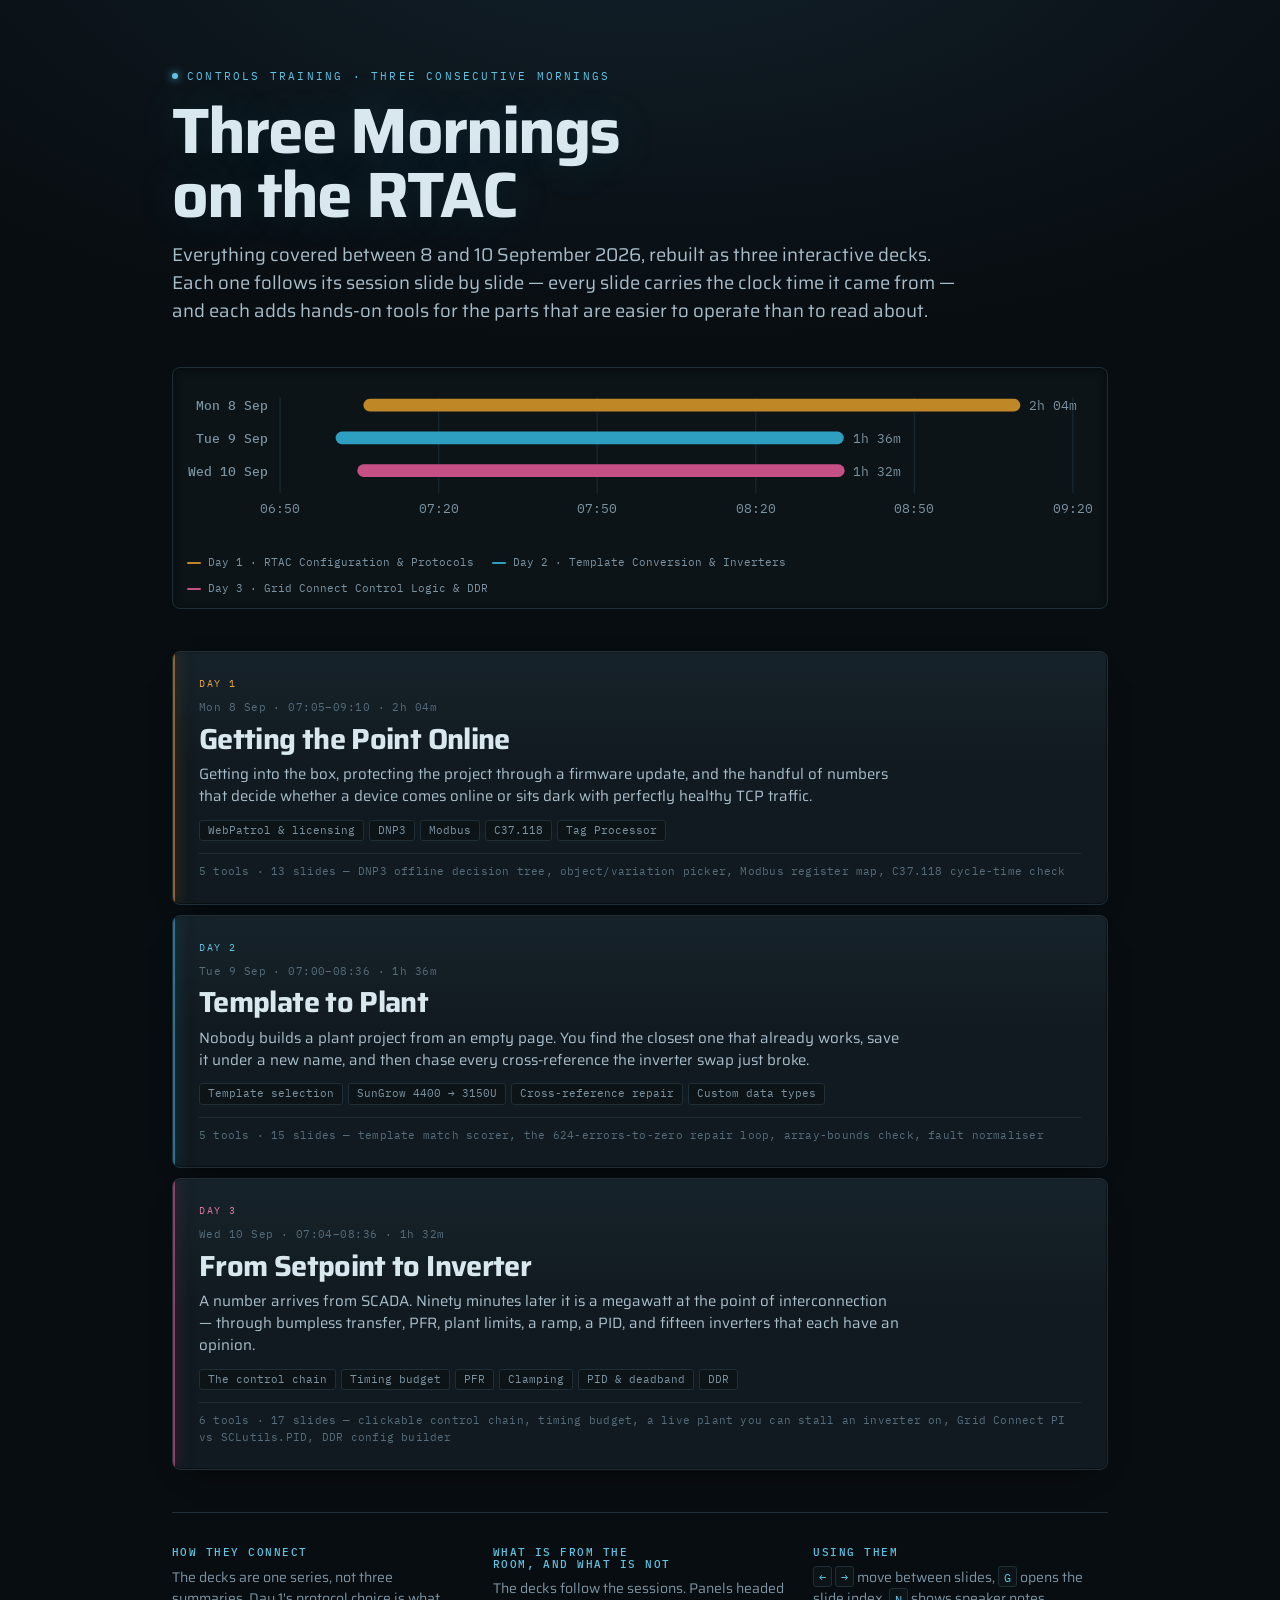
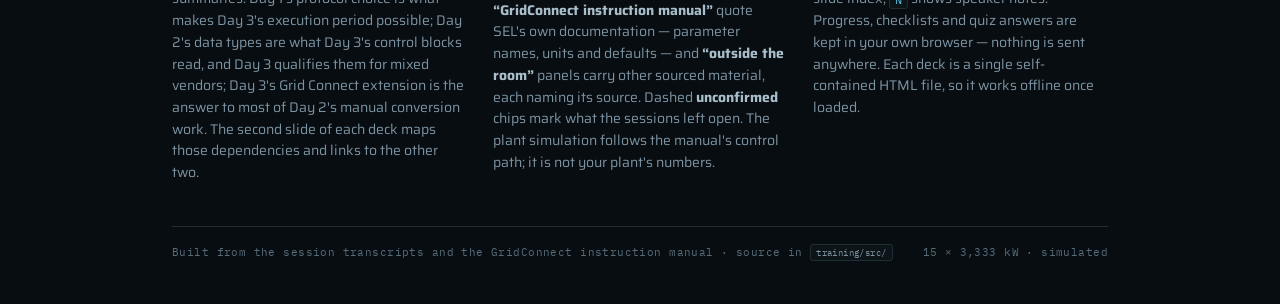
==== commit bd6f240e: "Rebuild as a control-room console, on a live plant simulator and SEL's manual Three things were wron" ====
--- a/training/index.html
+++ b/training/index.html
@@ -11,367 +11,428 @@
 <link rel="icon" href="data:image/svg+xml,<svg xmlns='http://www.w3.org/2000/svg' viewBox='0 0 32 32'><rect width='32' height='32' rx='7' fill='%230A76B0'/></svg>">
 <link rel="preconnect" href="https://fonts.googleapis.com">
 <link rel="preconnect" href="https://fonts.gstatic.com" crossorigin>
-<link rel="stylesheet" href="https://fonts.googleapis.com/css2?family=Archivo:wght@400;500;600;700&family=IBM+Plex+Mono:wght@400;500&family=Source+Serif+4:opsz,wght@8..60,400;8..60,600;8..60,700&display=swap">
+<link rel="stylesheet" href="https://fonts.googleapis.com/css2?family=Saira:wght@400;500;600;700&family=IBM+Plex+Mono:wght@400;500;600&display=swap">
 <style>
-:root{color-scheme:light dark}
+:root{color-scheme:dark}
 html,body{margin:0}
 img{max-width:100%}
 [hidden]{display:none!important}
 </style>
 <style>
-/* ============ TOKENS ============ */
+/* ============================================================
+   Control-room console. Committed dark single visual world:
+   this material is about SCADA screens, so the deck is one.
+   Every colour is painted explicitly — nothing borrows the host ground.
+   ============================================================ */
 :root{
-  --paper:#F2F5F7; --surface:#FFFFFF; --sunk:#EAEFF3;
-  --ink:#111A21; --ink-2:#33424E; --muted:#5C6B77; --faint:#8496A3;
-  --rule:#DCE3E8; --rule-strong:#C3CFD8;
-  --pen-1:#B87A12; --pen-2:#0A76B0; --pen-3:#AE2E6E;
-  --pen-1-text:#8F5D0A; --pen-2-text:#075C8B; --pen-3-text:#8C2456;
-  --pen-1-wash:#B87A121A; --pen-2-wash:#0A76B01A; --pen-3-wash:#AE2E6E1A;
-  --good:#1C7A4F; --good-wash:#1C7A4F14;
-  --crit:#A82420; --crit-wash:#A8242012;
-  --shadow:0 1px 2px #101a2110, 0 8px 24px -12px #101a2124;
-  --stage-max:1120px;
-  --f-display:"Source Serif 4",Georgia,"Times New Roman",serif;
-  --f-body:"Archivo","Helvetica Neue",Arial,sans-serif;
-  --f-mono:"IBM Plex Mono",ui-monospace,"SF Mono",Menlo,monospace;
+  --void:#080D11;            /* behind the console */
+  --panel:#111A20;           /* instrument panel face */
+  --panel-hi:#16222A;        /* raised element */
+  --panel-lo:#0C1418;        /* recessed well */
+  --bezel:#1F2E37;           /* panel edges */
+  --bezel-hi:#2C3F4B;        /* lit edge */
+  --ink:#D9E7EF;             /* primary legend */
+  --ink-2:#A9BECB;           /* secondary */
+  --muted:#7C93A2;           /* labels */
+  --faint:#566C7A;           /* inactive */
+
+  --pen-1:#C08726;           /* day 1 trend pen — amber */
+  --pen-2:#2E9FC0;           /* day 2 — cyan */
+  --pen-3:#C64F86;           /* day 3 — magenta */
+  --pen-1-lit:#E8A33D; --pen-2-lit:#5DC4E2; --pen-3-lit:#E0779F;
+
+  --ok:#3FCF8E;              /* lamp: healthy */
+  --caution:#E8A33D;         /* lamp: caution */
+  --alarm:#F2615C;           /* lamp: alarm */
+  --lamp-off:#243642;
+
+  --grid:#182831;            /* phosphor grid */
+  --f-ui:"Saira",system-ui,-apple-system,sans-serif;
+  --f-data:"IBM Plex Mono",ui-monospace,"SF Mono",Menlo,monospace;
+  --stage:1180px;
+  --inset:inset 0 1px 0 #ffffff0a, inset 0 0 0 1px #0006;
 }
-@media (prefers-color-scheme:dark){
-  :root:not([data-theme="light"]){
-    --paper:#0D1418; --surface:#161F26; --sunk:#111A20;
-    --ink:#E4EDF3; --ink-2:#C2D0DA; --muted:#8FA1AD; --faint:#6C7E8B;
-    --rule:#26333C; --rule-strong:#374753;
-    --pen-1:#BC8018; --pen-2:#1F92D2; --pen-3:#CB5C95;
-    --pen-1-text:#E0AA4E; --pen-2-text:#6DBBEA; --pen-3-text:#E68CBA;
-    --pen-1-wash:#BC801826; --pen-2-wash:#1F92D226; --pen-3-wash:#CB5C9526;
-    --good:#43B37D; --good-wash:#43B37D1F;
-    --crit:#E8756D; --crit-wash:#E8756D1A;
-    --shadow:0 1px 2px #0007, 0 10px 28px -14px #000a;
-  }
-}
-:root[data-theme="dark"]{
-  --paper:#0D1418; --surface:#161F26; --sunk:#111A20;
-  --ink:#E4EDF3; --ink-2:#C2D0DA; --muted:#8FA1AD; --faint:#6C7E8B;
-  --rule:#26333C; --rule-strong:#374753;
-  --pen-1:#BC8018; --pen-2:#1F92D2; --pen-3:#CB5C95;
-  --pen-1-text:#E0AA4E; --pen-2-text:#6DBBEA; --pen-3-text:#E68CBA;
-  --pen-1-wash:#BC801826; --pen-2-wash:#1F92D226; --pen-3-wash:#CB5C9526;
-  --good:#43B37D; --good-wash:#43B37D1F;
-  --crit:#E8756D; --crit-wash:#E8756D1A;
-  --shadow:0 1px 2px #0007, 0 10px 28px -14px #000a;
-}
-/* per-deck accent alias */
-body[data-pen="1"]{--pen:var(--pen-1);--pen-text:var(--pen-1-text);--pen-wash:var(--pen-1-wash);}
-body[data-pen="2"]{--pen:var(--pen-2);--pen-text:var(--pen-2-text);--pen-wash:var(--pen-2-wash);}
-body[data-pen="3"]{--pen:var(--pen-3);--pen-text:var(--pen-3-text);--pen-wash:var(--pen-3-wash);}
+body[data-pen="1"]{--pen:var(--pen-1);--pen-lit:var(--pen-1-lit)}
+body[data-pen="2"]{--pen:var(--pen-2);--pen-lit:var(--pen-2-lit)}
+body[data-pen="3"]{--pen:var(--pen-3);--pen-lit:var(--pen-3-lit)}
+body[data-pen="0"]{--pen:var(--pen-2);--pen-lit:var(--pen-2-lit)}
 
 *{box-sizing:border-box}
 body{
-  margin:0;background:var(--paper);color:var(--ink);
-  font-family:var(--f-body);font-size:16px;line-height:1.55;
+  margin:0;color:var(--ink);font-family:var(--f-ui);font-size:16px;line-height:1.5;
+  background:
+    radial-gradient(120% 80% at 50% -10%, #12202a 0%, transparent 60%),
+    var(--void);
+  background-attachment:fixed;
   -webkit-font-smoothing:antialiased;
 }
-h1,h2,h3,h4{margin:0;text-wrap:balance;font-family:var(--f-display);font-weight:600;letter-spacing:-.012em;line-height:1.12}
+h1,h2,h3,h4{margin:0;font-weight:700;line-height:1.08;letter-spacing:-.015em;text-wrap:balance}
 p{margin:0}
-a{color:var(--pen-text)}
+a{color:var(--pen-lit)}
 button{font:inherit;color:inherit}
-:focus-visible{outline:2px solid var(--pen);outline-offset:2px;border-radius:2px}
+:focus-visible{outline:2px solid var(--pen-lit);outline-offset:2px;border-radius:2px}
 @media (prefers-reduced-motion:reduce){*{animation-duration:.001ms!important;transition-duration:.001ms!important}}
-
-/* ============ RAILS ============ */
-.rail{position:fixed;left:0;right:0;z-index:40;background:color-mix(in srgb,var(--paper) 88%,transparent);
-  backdrop-filter:blur(10px);display:flex;align-items:center;gap:14px;
-  padding:0 clamp(16px,4vw,40px);font-family:var(--f-mono);font-size:11.5px;letter-spacing:.04em}
-.rail--top{top:0;height:46px;border-bottom:1px solid var(--rule)}
-.rail--bot{bottom:0;height:52px;border-top:1px solid var(--rule)}
-.rail-id{display:flex;align-items:baseline;gap:9px;min-width:0}
-.rail-id b{font-family:var(--f-display);font-size:14px;font-weight:600;letter-spacing:-.01em;white-space:nowrap;overflow:hidden;text-overflow:ellipsis}
-.rail-id span{color:var(--faint);text-transform:uppercase;white-space:nowrap}
+::selection{background:var(--pen);color:#07110f}
+
+/* ============ CONSOLE CHROME ============ */
+.rail{position:fixed;left:0;right:0;z-index:40;display:flex;align-items:center;gap:14px;
+  padding:0 clamp(14px,3vw,32px);font-family:var(--f-data);font-size:11px;letter-spacing:.06em;
+  background:linear-gradient(var(--panel),var(--panel-lo));text-transform:uppercase}
+.rail--top{top:0;height:48px;border-bottom:1px solid var(--bezel);box-shadow:0 1px 0 #ffffff08 inset,0 6px 18px -10px #000}
+.rail--bot{bottom:0;height:54px;border-top:1px solid var(--bezel);box-shadow:0 -1px 0 #ffffff08 inset}
+.rail-id{display:flex;align-items:center;gap:10px;min-width:0}
+.rail-id b{font-family:var(--f-ui);font-size:14px;font-weight:600;letter-spacing:.02em;white-space:nowrap;
+  overflow:hidden;text-overflow:ellipsis;text-transform:none;color:var(--ink)}
+.rail-id span{color:var(--faint);white-space:nowrap}
 .spacer{flex:1}
-.pens{display:flex;gap:5px;align-items:center}
-.pen-dot{width:26px;height:26px;border-radius:50%;border:1px solid var(--rule-strong);background:var(--surface);
-  display:grid;place-items:center;text-decoration:none;color:var(--faint);font-family:var(--f-mono);font-size:10.5px;
-  cursor:pointer;transition:transform .12s ease,border-color .12s}
-.pen-dot:hover{transform:translateY(-1px);border-color:var(--rule-strong)}
+.count{color:var(--muted);font-variant-numeric:tabular-nums;letter-spacing:.08em}
+.count b{color:var(--pen-lit);font-weight:500}
+.progress{position:fixed;top:47px;left:0;height:2px;width:0;z-index:41;
+  background:linear-gradient(90deg,var(--pen),var(--pen-lit));box-shadow:0 0 8px var(--pen);transition:width .25s ease}
+
+/* day selector — three pens */
+.pens{display:flex;gap:4px;align-items:center}
+.pen-dot{width:28px;height:24px;border-radius:4px;border:1px solid var(--bezel-hi);background:var(--panel-lo);
+  display:grid;place-items:center;text-decoration:none;color:var(--faint);font-family:var(--f-data);font-size:10px;
+  cursor:pointer;transition:.14s;position:relative;overflow:hidden}
+.pen-dot::after{content:"";position:absolute;left:4px;right:4px;bottom:3px;height:2px;border-radius:1px;background:var(--d);opacity:.35}
 .pen-dot[data-p="1"]{--d:var(--pen-1)} .pen-dot[data-p="2"]{--d:var(--pen-2)} .pen-dot[data-p="3"]{--d:var(--pen-3)}
-.pen-dot[aria-current="page"]{background:var(--d);border-color:var(--d);color:#fff;font-weight:600}
-.pen-dot:not([href]){opacity:.5;cursor:default}
-.count{color:var(--muted);font-variant-numeric:tabular-nums}
-.count b{color:var(--ink);font-weight:500}
-.progress{position:fixed;top:45px;left:0;height:2px;background:var(--pen);z-index:41;transition:width .25s ease;width:0}
-
-.rbtn{background:var(--surface);border:1px solid var(--rule-strong);border-radius:6px;padding:6px 12px;
-  font-family:var(--f-mono);font-size:11.5px;letter-spacing:.03em;cursor:pointer;color:var(--ink-2);
-  display:inline-flex;align-items:center;gap:6px;transition:border-color .12s,color .12s}
-.rbtn:hover{border-color:var(--pen);color:var(--pen-text)}
-.rbtn[disabled]{opacity:.35;cursor:default}
+.pen-dot:hover{border-color:var(--d);color:var(--ink)}
+.pen-dot[aria-current="page"]{color:var(--ink);border-color:var(--d);background:#ffffff08}
+.pen-dot[aria-current="page"]::after{opacity:1;box-shadow:0 0 6px var(--d)}
+.pen-dot:not([href]){opacity:.45;cursor:default}
+
+.rbtn{background:linear-gradient(var(--panel-hi),var(--panel));border:1px solid var(--bezel-hi);border-radius:5px;
+  padding:6px 12px;font-family:var(--f-data);font-size:11px;letter-spacing:.06em;text-transform:uppercase;
+  cursor:pointer;color:var(--ink-2);display:inline-flex;align-items:center;gap:7px;box-shadow:var(--inset);transition:.12s}
+.rbtn:hover:not([disabled]){color:var(--ink);border-color:var(--pen);box-shadow:var(--inset),0 0 0 1px var(--pen)}
+.rbtn:active:not([disabled]){background:var(--panel-lo);transform:translateY(1px)}
+.rbtn[disabled]{opacity:.3;cursor:default}
 .rbtn kbd{font:inherit;color:var(--faint)}
+.rbtn[aria-pressed="true"]{color:var(--pen-lit);border-color:var(--pen)}
 .hint{color:var(--faint);display:none}
-@media (min-width:820px){.hint{display:inline}}
+@media (min-width:880px){.hint{display:inline}}
 
 /* ============ STAGE ============ */
-main{padding:46px 0 52px}
-.slide{display:none;padding:clamp(24px,4.5vw,52px) clamp(16px,4vw,40px) 104px}
-.slide.on{display:block;animation:rise .3s ease}
-@keyframes rise{from{opacity:0;transform:translateY(6px)}to{opacity:1;transform:none}}
-.inner{max-width:var(--stage-max);margin:0 auto}
-.eyebrow{font-family:var(--f-mono);font-size:11.5px;letter-spacing:.09em;text-transform:uppercase;
-  color:var(--muted);display:flex;flex-wrap:wrap;align-items:center;gap:10px;margin-bottom:14px}
-.eyebrow .clock{color:var(--pen-text);font-weight:500}
-.eyebrow .clock::before{content:"";display:inline-block;width:7px;height:7px;border-radius:50%;
-  background:var(--pen);margin-right:7px;vertical-align:1px}
-h2.title{font-size:clamp(28px,4.4vw,44px);margin-bottom:10px}
-.standfirst{font-size:clamp(16px,1.7vw,19px);color:var(--ink-2);max-width:64ch;margin-bottom:26px;line-height:1.5}
-.slide h3{font-size:15px;font-family:var(--f-body);font-weight:600;letter-spacing:.01em;margin-bottom:10px}
-.grid{display:grid;gap:18px}
-@media(min-width:760px){.g2{grid-template-columns:1fr 1fr}.g23{grid-template-columns:1.15fr .85fr}.g32{grid-template-columns:.85fr 1.15fr}}
-
-/* ============ CONTENT BLOCKS ============ */
-ul.pts{list-style:none;margin:0;padding:0;display:grid;gap:11px}
-ul.pts li{padding-left:20px;position:relative;color:var(--ink-2);font-size:15.5px;line-height:1.5}
-ul.pts li::before{content:"";position:absolute;left:2px;top:.62em;width:7px;height:1.5px;background:var(--rule-strong)}
+main{padding:48px 0 54px}
+.slide{display:none;padding:clamp(20px,3.5vw,40px) clamp(14px,3vw,32px) 104px}
+.slide.on{display:block;animation:wake .28s ease both}
+@keyframes wake{from{opacity:0;transform:translateY(5px)}to{opacity:1;transform:none}}
+.inner{max-width:var(--stage);margin:0 auto}
+
+.eyebrow{font-family:var(--f-data);font-size:11px;letter-spacing:.14em;text-transform:uppercase;
+  color:var(--muted);display:flex;flex-wrap:wrap;align-items:center;gap:12px;margin-bottom:12px}
+.eyebrow .clock{color:var(--pen-lit);display:inline-flex;align-items:center;gap:8px}
+.eyebrow .clock::before{content:"";width:6px;height:6px;border-radius:50%;background:var(--pen-lit);
+  box-shadow:0 0 7px var(--pen-lit);animation:pulse 2.6s ease-in-out infinite}
+@keyframes pulse{0%,100%{opacity:1}50%{opacity:.35}}
+h2.title{font-size:clamp(26px,3.9vw,40px);margin-bottom:9px;color:var(--ink)}
+.standfirst{font-size:clamp(15px,1.55vw,17.5px);color:var(--ink-2);max-width:68ch;margin-bottom:22px;line-height:1.48}
+.slide h3{font-family:var(--f-data);font-size:11px;font-weight:500;letter-spacing:.12em;text-transform:uppercase;
+  color:var(--muted);margin-bottom:10px}
+.grid{display:grid;gap:16px}
+@media(min-width:780px){.g2{grid-template-columns:1fr 1fr}.g23{grid-template-columns:1.1fr .9fr}.g32{grid-template-columns:.9fr 1.1fr}}
+
+/* ============ PANELS ============ */
+.panel,.tool{background:linear-gradient(180deg,var(--panel-hi) 0%,var(--panel) 42%);border:1px solid var(--bezel);
+  border-radius:8px;box-shadow:var(--inset),0 10px 30px -18px #000;overflow:hidden}
+.tool-h{display:flex;align-items:center;justify-content:space-between;gap:12px;padding:9px 14px;
+  background:linear-gradient(var(--panel-lo),#0e161b);border-bottom:1px solid var(--bezel)}
+.tool-h .lbl{font-family:var(--f-data);font-size:10.5px;letter-spacing:.13em;text-transform:uppercase;color:var(--muted);
+  display:inline-flex;align-items:center;gap:8px}
+.tool-h .lbl::before{content:"";width:5px;height:5px;border-radius:50%;background:var(--pen);box-shadow:0 0 6px var(--pen)}
+.tool-h .lbl b{color:var(--pen-lit);font-weight:500}
+.tool-h .lbl.plain::before{display:none}
+.tool-b{padding:16px}
+.reset{background:none;border:0;font-family:var(--f-data);font-size:10px;letter-spacing:.1em;text-transform:uppercase;
+  color:var(--faint);cursor:pointer;padding:3px 5px;border-radius:3px}
+.reset:hover{color:var(--pen-lit);background:#ffffff08}
+
+/* ============ LAMPS & READOUTS ============ */
+.lamp{display:inline-flex;align-items:center;gap:8px;font-family:var(--f-data);font-size:10.5px;
+  letter-spacing:.1em;text-transform:uppercase;color:var(--faint)}
+.lamp::before{content:"";width:9px;height:9px;border-radius:50%;background:var(--lamp-off);
+  border:1px solid #0006;flex:none;transition:.2s}
+.lamp[data-on="1"]{color:var(--ink-2)}
+.lamp[data-on="1"]::before{background:var(--ok);box-shadow:0 0 9px var(--ok)}
+.lamp[data-s="caution"][data-on="1"]{color:var(--caution)}
+.lamp[data-s="caution"][data-on="1"]::before{background:var(--caution);box-shadow:0 0 9px var(--caution)}
+.lamp[data-s="alarm"][data-on="1"]{color:var(--alarm)}
+.lamp[data-s="alarm"][data-on="1"]::before{background:var(--alarm);box-shadow:0 0 10px var(--alarm);animation:blink 1s steps(2) infinite}
+@keyframes blink{50%{opacity:.35}}
+.lamprow{display:flex;flex-wrap:wrap;gap:8px 20px}
+
+.stats{display:grid;gap:8px}
+@media(min-width:520px){.stats{grid-template-columns:repeat(auto-fit,minmax(132px,1fr))}}
+.stat{background:var(--panel-lo);border:1px solid var(--bezel);border-radius:6px;padding:9px 12px;display:grid;gap:3px;
+  box-shadow:inset 0 1px 3px #0007}
+.stat dt{font-family:var(--f-data);font-size:9.5px;letter-spacing:.12em;text-transform:uppercase;color:var(--muted)}
+.stat dd{margin:0;font-family:var(--f-data);font-size:21px;font-weight:500;font-variant-numeric:tabular-nums;
+  color:var(--ink);letter-spacing:-.01em;line-height:1.1}
+.stat dd small{font-size:11px;color:var(--muted);letter-spacing:.04em;font-weight:400}
+.stat[data-s="ok"] dd{color:var(--ok);text-shadow:0 0 14px #3fcf8e40}
+.stat[data-s="bad"] dd{color:var(--alarm);text-shadow:0 0 14px #f2615c40}
+.stat[data-s="caution"] dd{color:var(--caution)}
+
+/* bargraph */
+.bargraph{height:5px;border-radius:2px;background:var(--panel-lo);overflow:hidden;box-shadow:inset 0 1px 2px #000a}
+.bargraph i{display:block;height:100%;background:linear-gradient(90deg,var(--pen),var(--pen-lit));
+  box-shadow:0 0 8px var(--pen);transition:width .25s ease}
+
+/* ============ CONTENT ============ */
+ul.pts{list-style:none;margin:0;padding:0;display:grid;gap:10px}
+ul.pts li{padding-left:19px;position:relative;color:var(--ink-2);font-size:15px;line-height:1.48}
+ul.pts li::before{content:"";position:absolute;left:0;top:.58em;width:8px;height:1px;background:var(--bezel-hi)}
 ul.pts li b,ul.pts li strong{color:var(--ink);font-weight:600}
-.panel{background:var(--surface);border:1px solid var(--rule);border-radius:10px;padding:20px}
-.panel-h{font-family:var(--f-mono);font-size:11px;letter-spacing:.09em;text-transform:uppercase;color:var(--muted);
-  margin-bottom:14px;display:flex;align-items:center;justify-content:space-between;gap:10px}
-code,.m{font-family:var(--f-mono);font-size:.9em;background:var(--sunk);padding:1.5px 5px;border-radius:4px;color:var(--ink)}
-.num{font-family:var(--f-mono);font-variant-numeric:tabular-nums}
-
-/* callouts */
-.call{border-left:3px solid var(--pen);background:var(--pen-wash);padding:14px 16px;border-radius:0 8px 8px 0;font-size:15px;color:var(--ink-2)}
+code,.m{font-family:var(--f-data);font-size:.88em;background:var(--panel-lo);padding:1.5px 5px;border-radius:3px;
+  color:var(--pen-lit);border:1px solid var(--bezel)}
+.num{font-family:var(--f-data);font-variant-numeric:tabular-nums;color:var(--ink)}
+
+.call{background:var(--panel-lo);border:1px solid var(--bezel);border-left:2px solid var(--pen);
+  padding:12px 15px;border-radius:0 6px 6px 0;font-size:14.5px;color:var(--ink-2);line-height:1.5}
 .call b{color:var(--ink)}
-.call.trap{border-color:var(--crit);background:var(--crit-wash)}
-.call.rule{border-color:var(--good);background:var(--good-wash)}
-.call .tag{display:block;font-family:var(--f-mono);font-size:10.5px;letter-spacing:.09em;text-transform:uppercase;
+.call.trap{border-left-color:var(--alarm)}
+.call.rule{border-left-color:var(--ok)}
+.call .tag{display:block;font-family:var(--f-data);font-size:9.5px;letter-spacing:.13em;text-transform:uppercase;
   color:var(--muted);margin-bottom:5px}
-.call.trap .tag{color:var(--crit)} .call.rule .tag{color:var(--good)}
-.unconfirmed{display:inline-flex;align-items:center;gap:5px;font-family:var(--f-mono);font-size:10.5px;
-  letter-spacing:.06em;text-transform:uppercase;color:var(--muted);border:1px dashed var(--rule-strong);
-  border-radius:999px;padding:2px 9px;vertical-align:1px}
-.outside{border:1px solid var(--rule);border-radius:10px;padding:16px 18px;background:
-  repeating-linear-gradient(135deg,transparent,transparent 7px,var(--sunk) 7px,var(--sunk) 8px);font-size:14.5px;color:var(--ink-2)}
-.outside .tag{font-family:var(--f-mono);font-size:10.5px;letter-spacing:.09em;text-transform:uppercase;
+.call.trap .tag{color:var(--alarm)} .call.rule .tag{color:var(--ok)}
+.unconfirmed{display:inline-flex;align-items:center;gap:5px;font-family:var(--f-data);font-size:9.5px;
+  letter-spacing:.08em;text-transform:uppercase;color:var(--faint);border:1px dashed var(--bezel-hi);
+  border-radius:3px;padding:1px 7px;vertical-align:1px}
+
+/* sourced from the manual, visually distinct from what was said in the room */
+.doc{background:var(--panel-lo);border:1px solid var(--bezel);border-radius:6px;padding:13px 15px;font-size:14px;
+  color:var(--ink-2);line-height:1.5;position:relative}
+.doc::before{content:"";position:absolute;inset:0;border-radius:6px;pointer-events:none;
+  background:repeating-linear-gradient(90deg,transparent 0 3px,#ffffff04 3px 4px)}
+.doc .tag{font-family:var(--f-data);font-size:9.5px;letter-spacing:.13em;text-transform:uppercase;
+  color:var(--pen-lit);display:block;margin-bottom:6px}
+.doc b{color:var(--ink)}
+.doc cite{display:block;margin-top:8px;font-style:normal;font-family:var(--f-data);font-size:10px;color:var(--faint)}
+.outside{background:var(--panel-lo);border:1px solid var(--bezel);border-radius:6px;padding:13px 15px;
+  font-size:14px;color:var(--ink-2);line-height:1.5}
+.outside .tag{font-family:var(--f-data);font-size:9.5px;letter-spacing:.13em;text-transform:uppercase;
   color:var(--muted);display:block;margin-bottom:6px}
-.outside cite{display:block;margin-top:9px;font-style:normal;font-family:var(--f-mono);font-size:11px;color:var(--faint)}
+.outside cite{display:block;margin-top:8px;font-style:normal;font-family:var(--f-data);font-size:10px;color:var(--faint)}
 .outside b{color:var(--ink)}
 
-/* tables */
-.tw{overflow-x:auto;border:1px solid var(--rule);border-radius:10px;background:var(--surface)}
-table{border-collapse:collapse;width:100%;font-size:14px;min-width:440px}
-th,td{text-align:left;padding:9px 14px;border-bottom:1px solid var(--rule)}
-th{font-family:var(--f-mono);font-size:10.5px;letter-spacing:.08em;text-transform:uppercase;color:var(--muted);font-weight:400;
-  background:var(--sunk)}
+/* data grid */
+.tw{overflow-x:auto;border:1px solid var(--bezel);border-radius:6px;background:var(--panel-lo)}
+table{border-collapse:collapse;width:100%;font-size:13.5px;min-width:460px;font-family:var(--f-data)}
+th,td{text-align:left;padding:8px 13px;border-bottom:1px solid var(--bezel)}
+th{font-size:9.5px;letter-spacing:.12em;text-transform:uppercase;color:var(--muted);font-weight:400;background:#0b1216}
+td{color:var(--ink-2)}
+tbody tr:hover td{background:#ffffff05;color:var(--ink)}
 tr:last-child td{border-bottom:0}
-td.n{font-family:var(--f-mono);font-variant-numeric:tabular-nums;white-space:nowrap}
+td.n{font-variant-numeric:tabular-nums;white-space:nowrap;color:var(--pen-lit)}
 
 /* ============ COVER ============ */
-.cover{display:grid;gap:26px;padding-block:clamp(10px,3vw,34px)}
-.cover .day{font-family:var(--f-mono);font-size:12px;letter-spacing:.16em;text-transform:uppercase;color:var(--pen-text)}
-.cover h1{font-size:clamp(38px,7.4vw,76px);line-height:1.02;letter-spacing:-.026em;max-width:15ch}
-.cover .sub{font-size:clamp(17px,2vw,21px);color:var(--ink-2);max-width:56ch;line-height:1.45}
-.meta{display:flex;flex-wrap:wrap;gap:10px 28px;font-family:var(--f-mono);font-size:12px;color:var(--muted);
-  border-top:1px solid var(--rule);padding-top:18px}
+.cover{display:grid;gap:22px;padding-block:clamp(6px,2vw,26px)}
+.cover .day{font-family:var(--f-data);font-size:11px;letter-spacing:.2em;text-transform:uppercase;color:var(--pen-lit)}
+.cover h1{font-size:clamp(34px,6.4vw,66px);line-height:1;letter-spacing:-.03em;max-width:16ch;
+  text-shadow:0 0 40px #2e9fc022}
+.cover .sub{font-size:clamp(15.5px,1.8vw,19px);color:var(--ink-2);max-width:58ch;line-height:1.45}
+.meta{display:flex;flex-wrap:wrap;gap:10px 26px;font-family:var(--f-data);font-size:11.5px;
+  border-top:1px solid var(--bezel);padding-top:16px}
 .meta div{display:grid;gap:2px}
-.meta dt{font-size:10.5px;letter-spacing:.08em;text-transform:uppercase;color:var(--faint)}
+.meta dt{font-size:9.5px;letter-spacing:.12em;text-transform:uppercase;color:var(--faint)}
 .meta dd{margin:0;color:var(--ink);font-variant-numeric:tabular-nums}
-
-/* trend strip on cover */
-.trend{border:1px solid var(--rule);border-radius:10px;background:var(--surface);padding:14px 16px}
+.trend{background:var(--panel-lo);border:1px solid var(--bezel);border-radius:8px;padding:12px 14px;box-shadow:inset 0 2px 8px #0008}
 .trend svg{display:block;width:100%;height:auto;max-width:100%}
-.trend-legend{display:flex;flex-wrap:wrap;gap:14px;margin-top:10px;font-family:var(--f-mono);font-size:11px;color:var(--muted)}
-.trend-legend span{display:inline-flex;align-items:center;gap:6px}
+.trend-legend{display:flex;flex-wrap:wrap;gap:10px 18px;margin-top:9px;font-family:var(--f-data);font-size:10.5px;color:var(--muted)}
+.trend-legend span{display:inline-flex;align-items:center;gap:7px}
 .trend-legend i{width:14px;height:2px;border-radius:1px;display:inline-block}
 
-/* ============ INTERACTIVE ============ */
-.tool{background:var(--surface);border:1px solid var(--rule-strong);border-radius:12px;overflow:hidden;box-shadow:var(--shadow)}
-.tool-h{display:flex;align-items:center;justify-content:space-between;gap:12px;padding:11px 16px;
-  border-bottom:1px solid var(--rule);background:var(--sunk)}
-.tool-h .lbl{font-family:var(--f-mono);font-size:10.5px;letter-spacing:.1em;text-transform:uppercase;color:var(--muted)}
-.tool-h .lbl b{color:var(--pen-text);font-weight:500}
-.tool-b{padding:18px}
-.reset{background:none;border:0;font-family:var(--f-mono);font-size:10.5px;letter-spacing:.06em;text-transform:uppercase;
-  color:var(--faint);cursor:pointer;padding:2px 4px}
-.reset:hover{color:var(--pen-text)}
-
-.opts{display:grid;gap:9px}
-@media(min-width:620px){.opts.two{grid-template-columns:1fr 1fr}.opts.three{grid-template-columns:repeat(3,1fr)}}
-.opt{text-align:left;background:var(--surface);border:1px solid var(--rule-strong);border-radius:9px;padding:12px 14px;
-  cursor:pointer;transition:border-color .12s,background .12s;display:grid;gap:3px;line-height:1.35}
-.opt:hover{border-color:var(--pen)}
-.opt .k{font-family:var(--f-mono);font-size:10.5px;letter-spacing:.07em;text-transform:uppercase;color:var(--faint)}
-.opt .v{font-size:15px;font-weight:500;color:var(--ink)}
-.opt .d{font-size:13px;color:var(--muted)}
-.opt[aria-pressed="true"]{border-color:var(--pen);background:var(--pen-wash)}
-.opt[aria-pressed="true"] .k{color:var(--pen-text)}
-.opt.ok{border-color:var(--good);background:var(--good-wash)}
-.opt.no{border-color:var(--crit);background:var(--crit-wash)}
-
-.readout{margin-top:16px;border-top:1px solid var(--rule);padding-top:16px;display:grid;gap:12px}
-.stats{display:grid;gap:10px}
-@media(min-width:560px){.stats{grid-template-columns:repeat(auto-fit,minmax(140px,1fr))}}
-.stat{border:1px solid var(--rule);border-radius:9px;padding:11px 13px;display:grid;gap:3px;background:var(--sunk)}
-.stat dt{font-family:var(--f-mono);font-size:10px;letter-spacing:.09em;text-transform:uppercase;color:var(--muted)}
-.stat dd{margin:0;font-family:var(--f-mono);font-size:19px;font-variant-numeric:tabular-nums;color:var(--ink);letter-spacing:-.02em}
-.stat dd small{font-size:11px;color:var(--muted);letter-spacing:0}
-.stat[data-s="ok"]{border-color:var(--good);background:var(--good-wash)}
-.stat[data-s="ok"] dd{color:var(--good)}
-.stat[data-s="bad"]{border-color:var(--crit);background:var(--crit-wash)}
-.stat[data-s="bad"] dd{color:var(--crit)}
-.verdict{font-size:15px;color:var(--ink-2);line-height:1.5}
+/* ============ CONTROLS ============ */
+.opts{display:grid;gap:7px}
+@media(min-width:640px){.opts.two{grid-template-columns:1fr 1fr}.opts.three{grid-template-columns:repeat(3,1fr)}}
+.opt{text-align:left;background:linear-gradient(var(--panel-hi),var(--panel));border:1px solid var(--bezel-hi);
+  border-radius:6px;padding:10px 13px;cursor:pointer;display:grid;gap:2px;line-height:1.3;
+  box-shadow:var(--inset);transition:.12s}
+.opt:hover:not([disabled]){border-color:var(--pen);color:var(--ink)}
+.opt:active:not([disabled]){transform:translateY(1px)}
+.opt .k{font-family:var(--f-data);font-size:9.5px;letter-spacing:.1em;text-transform:uppercase;color:var(--faint)}
+.opt .v{font-size:14.5px;font-weight:500;color:var(--ink)}
+.opt .d{font-size:12.5px;color:var(--muted)}
+.opt[aria-pressed="true"]{border-color:var(--pen);background:linear-gradient(#1b2c36,#152129);
+  box-shadow:var(--inset),0 0 0 1px var(--pen),0 0 16px -4px var(--pen)}
+.opt[aria-pressed="true"] .k{color:var(--pen-lit)}
+.opt.ok{border-color:var(--ok);box-shadow:var(--inset),0 0 0 1px var(--ok)}
+.opt.no{border-color:var(--alarm);box-shadow:var(--inset),0 0 0 1px var(--alarm)}
+.opt[disabled]{cursor:default;opacity:.85}
+
+.readout{margin-top:14px;border-top:1px solid var(--bezel);padding-top:14px;display:grid;gap:11px}
+.verdict{font-size:14.5px;color:var(--ink-2);line-height:1.5}
 .verdict b{color:var(--ink)}
 
-.ctl{display:grid;gap:7px;margin-bottom:16px}
-.ctl label{font-family:var(--f-mono);font-size:11px;letter-spacing:.06em;text-transform:uppercase;color:var(--muted);
+.ctl{display:grid;gap:6px;margin-bottom:14px}
+.ctl label{font-family:var(--f-data);font-size:10px;letter-spacing:.1em;text-transform:uppercase;color:var(--muted);
   display:flex;justify-content:space-between;align-items:baseline;gap:10px}
-.ctl label output{font-size:14px;color:var(--pen-text);font-variant-numeric:tabular-nums;letter-spacing:0;text-transform:none}
-input[type=range]{-webkit-appearance:none;appearance:none;width:100%;height:22px;background:transparent;cursor:pointer;margin:0}
-input[type=range]::-webkit-slider-runnable-track{height:4px;background:var(--rule-strong);border-radius:2px}
-input[type=range]::-moz-range-track{height:4px;background:var(--rule-strong);border-radius:2px}
-input[type=range]::-webkit-slider-thumb{-webkit-appearance:none;width:16px;height:16px;border-radius:50%;background:var(--pen);
-  border:2px solid var(--surface);margin-top:-6px;box-shadow:0 0 0 1px var(--rule-strong)}
-input[type=range]::-moz-range-thumb{width:16px;height:16px;border-radius:50%;background:var(--pen);border:2px solid var(--surface);
-  box-shadow:0 0 0 1px var(--rule-strong)}
-input[type=text],input[type=number],select{width:100%;padding:9px 11px;border:1px solid var(--rule-strong);border-radius:8px;
-  background:var(--surface);color:var(--ink);font-family:var(--f-mono);font-size:14px}
+.ctl label output{font-size:13.5px;color:var(--pen-lit);font-variant-numeric:tabular-nums;letter-spacing:0;text-transform:none}
+input[type=range]{-webkit-appearance:none;appearance:none;width:100%;height:20px;background:transparent;cursor:pointer;margin:0}
+input[type=range]::-webkit-slider-runnable-track{height:4px;background:var(--panel-lo);border-radius:2px;
+  box-shadow:inset 0 1px 2px #000a,0 1px 0 #ffffff08}
+input[type=range]::-moz-range-track{height:4px;background:var(--panel-lo);border-radius:2px}
+input[type=range]::-webkit-slider-thumb{-webkit-appearance:none;width:13px;height:19px;border-radius:3px;
+  background:linear-gradient(var(--bezel-hi),#1a2830);border:1px solid #000;margin-top:-8px;
+  box-shadow:inset 0 1px 0 #ffffff1a,0 1px 3px #000a}
+input[type=range]::-webkit-slider-thumb:hover{background:linear-gradient(var(--pen),#1a2830)}
+input[type=range]::-moz-range-thumb{width:13px;height:19px;border-radius:3px;background:var(--bezel-hi);border:1px solid #000}
+input[type=text],input[type=number],select{width:100%;padding:8px 11px;border:1px solid var(--bezel-hi);border-radius:5px;
+  background:var(--panel-lo);color:var(--ink);font-family:var(--f-data);font-size:13.5px;box-shadow:inset 0 1px 3px #0008}
 
 /* checklist */
-.chk{display:grid;gap:2px}
-.chk-item{display:flex;gap:11px;align-items:flex-start;padding:10px 12px;border-radius:8px;cursor:pointer;
-  border:1px solid transparent;transition:background .12s}
-.chk-item:hover{background:var(--sunk)}
-.chk-item input{margin:3px 0 0;width:16px;height:16px;accent-color:var(--pen);flex:none;cursor:pointer}
-.chk-item .t{font-size:15px;color:var(--ink-2);line-height:1.4}
+.chk{display:grid;gap:1px}
+.chk-item{display:flex;gap:10px;align-items:flex-start;padding:9px 11px;border-radius:5px;cursor:pointer;transition:background .12s}
+.chk-item:hover{background:#ffffff06}
+.chk-item input{margin:3px 0 0;width:15px;height:15px;accent-color:var(--pen);flex:none;cursor:pointer}
+.chk-item .t{font-size:14.5px;color:var(--ink-2);line-height:1.38}
 .chk-item .t b{color:var(--ink);font-weight:600}
-.chk-item .t em{font-style:normal;display:block;font-size:13px;color:var(--muted);margin-top:2px}
+.chk-item .t em{font-style:normal;display:block;font-size:12.5px;color:var(--muted);margin-top:2px}
 .chk-item input:checked + .t{color:var(--faint)}
 .chk-item input:checked + .t b{color:var(--muted)}
-.chk-bar{display:flex;align-items:center;gap:10px;margin-top:12px;font-family:var(--f-mono);font-size:11px;color:var(--muted)}
-.chk-bar .track{flex:1;height:4px;background:var(--rule);border-radius:2px;overflow:hidden}
-.chk-bar .fill{height:100%;background:var(--good);width:0;transition:width .2s ease}
-
-/* flow diagram */
-.flow{display:flex;flex-wrap:wrap;gap:6px;align-items:stretch}
-.node{flex:1 1 118px;min-width:0;text-align:left;background:var(--surface);border:1px solid var(--rule-strong);
-  border-radius:9px;padding:10px 11px;cursor:pointer;display:grid;gap:3px;transition:border-color .12s,background .12s}
+.chk-bar{display:flex;align-items:center;gap:10px;margin-top:11px;font-family:var(--f-data);font-size:10.5px;color:var(--muted)}
+.chk-bar .track{flex:1;height:4px;background:var(--panel-lo);border-radius:2px;overflow:hidden;box-shadow:inset 0 1px 2px #000a}
+.chk-bar .fill{height:100%;background:var(--ok);box-shadow:0 0 8px var(--ok);width:0;transition:width .2s ease}
+
+/* flow / signal chain */
+.flow{display:flex;flex-wrap:wrap;gap:5px;align-items:stretch}
+.node{flex:1 1 112px;min-width:0;text-align:left;background:linear-gradient(var(--panel-hi),var(--panel));
+  border:1px solid var(--bezel-hi);border-radius:6px;padding:9px 10px;cursor:pointer;display:grid;gap:2px;
+  box-shadow:var(--inset);transition:.12s}
 .node:hover{border-color:var(--pen)}
-.node .i{font-family:var(--f-mono);font-size:10px;color:var(--faint);letter-spacing:.08em}
-.node .n{font-size:13.5px;font-weight:600;color:var(--ink);line-height:1.25}
-.node[aria-pressed="true"]{border-color:var(--pen);background:var(--pen-wash)}
-.node[aria-pressed="true"] .i{color:var(--pen-text)}
-.arrow{align-self:center;color:var(--rule-strong);font-family:var(--f-mono);font-size:13px;flex:none}
-.detail{margin-top:16px;border-top:1px solid var(--rule);padding-top:16px;font-size:15px;color:var(--ink-2);line-height:1.5;min-height:88px}
-.detail h4{font-family:var(--f-body);font-size:15px;font-weight:600;color:var(--ink);margin-bottom:7px}
-.detail ul{margin:8px 0 0;padding-left:18px;display:grid;gap:5px}
+.node .i{font-family:var(--f-data);font-size:9.5px;color:var(--faint);letter-spacing:.1em}
+.node .n{font-size:13px;font-weight:600;color:var(--ink);line-height:1.22}
+.node[aria-pressed="true"]{border-color:var(--pen);box-shadow:var(--inset),0 0 0 1px var(--pen),0 0 18px -6px var(--pen)}
+.node[aria-pressed="true"] .i{color:var(--pen-lit)}
+.arrow{align-self:center;color:var(--bezel-hi);font-family:var(--f-data);font-size:12px;flex:none}
+.detail{margin-top:14px;border-top:1px solid var(--bezel);padding-top:14px;font-size:14.5px;color:var(--ink-2);
+  line-height:1.5;min-height:84px}
+.detail h4{font-family:var(--f-ui);font-size:15px;font-weight:600;color:var(--ink);margin-bottom:6px}
+.detail ul{margin:7px 0 0;padding-left:17px;display:grid;gap:4px}
 
 /* charts */
 .chart{width:100%;height:auto;display:block;max-width:100%;overflow:visible}
-.chart text{font-family:var(--f-mono);font-size:10px;fill:var(--muted)}
-.chart .axis{stroke:var(--rule);stroke-width:1}
-.chart .grid{stroke:var(--rule);stroke-width:1;stroke-dasharray:2 4;opacity:.7}
-.legend{display:flex;flex-wrap:wrap;gap:16px;margin-top:10px;font-family:var(--f-mono);font-size:11px;color:var(--muted)}
+.chart text{font-family:var(--f-data);font-size:10px;fill:var(--muted)}
+.chart .axis{stroke:var(--bezel-hi);stroke-width:1}
+.chart .grid{stroke:var(--grid);stroke-width:1}
+.legend{display:flex;flex-wrap:wrap;gap:14px;margin-top:9px;font-family:var(--f-data);font-size:10.5px;color:var(--muted)}
 .legend span{display:inline-flex;align-items:center;gap:7px}
-.legend i{width:16px;height:2px;border-radius:1px;flex:none}
-.legend i.dash{background:repeating-linear-gradient(90deg,var(--ink-2) 0 4px,transparent 4px 7px);height:2px}
-.legend i.band{height:9px;border-radius:2px;border:1px solid var(--crit);background:var(--crit-wash)}
+.legend i{width:15px;height:2px;border-radius:1px;flex:none}
+.legend i.dash{background:repeating-linear-gradient(90deg,var(--ink-2) 0 4px,transparent 4px 7px)}
+.legend i.band{height:8px;border-radius:2px;border:1px solid var(--alarm);background:#f2615c22}
 
 /* register map */
-.regs{display:grid;grid-template-columns:repeat(auto-fill,minmax(74px,1fr));gap:4px}
-.reg{border:1px solid var(--rule);border-radius:6px;padding:7px 6px;text-align:center;background:var(--sunk);
-  font-family:var(--f-mono);font-size:10.5px;color:var(--muted);display:grid;gap:2px;transition:background .15s}
-.reg .a{color:var(--faint);font-size:9.5px}
-.reg .l{color:var(--ink);font-size:11px;overflow:hidden;text-overflow:ellipsis;white-space:nowrap}
-.reg[data-part="hi"]{background:var(--pen-wash);border-color:var(--pen)}
-.reg[data-part="lo"]{background:var(--pen-wash);border-color:var(--pen);border-top-style:dashed}
-.reg[data-part="one"]{background:var(--pen-wash);border-color:var(--pen)}
+.regs{display:grid;grid-template-columns:repeat(auto-fill,minmax(72px,1fr));gap:3px}
+.reg{border:1px solid var(--bezel);border-radius:4px;padding:6px 5px;text-align:center;background:var(--panel-lo);
+  font-family:var(--f-data);font-size:10px;color:var(--muted);display:grid;gap:2px}
+.reg .a{color:var(--faint);font-size:9px}
+.reg .l{color:var(--ink);font-size:10.5px;overflow:hidden;text-overflow:ellipsis;white-space:nowrap}
+.reg[data-part]{border-color:var(--pen);background:#1a2b33;box-shadow:0 0 12px -6px var(--pen)}
+.reg[data-part="lo"]{border-top-style:dashed}
 
 /* quiz */
-.quiz{display:grid;gap:16px}
-.q{border:1px solid var(--rule);border-radius:11px;padding:16px 18px;background:var(--surface)}
-.q .qh{display:flex;gap:10px;align-items:baseline;margin-bottom:12px}
-.q .qn{font-family:var(--f-mono);font-size:11px;color:var(--faint);flex:none}
-.q .qt{font-size:16px;font-weight:500;color:var(--ink);line-height:1.4}
-.q .as{display:grid;gap:7px}
-.a{text-align:left;background:var(--surface);border:1px solid var(--rule-strong);border-radius:8px;padding:10px 13px;
-  cursor:pointer;font-size:14.5px;color:var(--ink-2);transition:border-color .12s,background .12s;line-height:1.4}
-.a:hover:not([disabled]){border-color:var(--pen)}
-.a[data-r="ok"]{border-color:var(--good);background:var(--good-wash);color:var(--ink)}
-.a[data-r="no"]{border-color:var(--crit);background:var(--crit-wash);color:var(--ink)}
+.quiz{display:grid;gap:13px}
+.q{border:1px solid var(--bezel);border-radius:8px;padding:15px 17px;background:var(--panel)}
+.q .qh{display:flex;gap:10px;align-items:baseline;margin-bottom:11px}
+.q .qn{font-family:var(--f-data);font-size:10.5px;color:var(--faint);flex:none}
+.q .qt{font-size:15.5px;font-weight:500;color:var(--ink);line-height:1.36}
+.q .as{display:grid;gap:6px}
+.a{text-align:left;background:linear-gradient(var(--panel-hi),var(--panel));border:1px solid var(--bezel-hi);
+  border-radius:5px;padding:9px 12px;cursor:pointer;font-size:14px;color:var(--ink-2);line-height:1.38;
+  box-shadow:var(--inset);transition:.12s}
+.a:hover:not([disabled]){border-color:var(--pen);color:var(--ink)}
+.a[data-r="ok"]{border-color:var(--ok);box-shadow:var(--inset),0 0 0 1px var(--ok);color:var(--ink)}
+.a[data-r="no"]{border-color:var(--alarm);box-shadow:var(--inset),0 0 0 1px var(--alarm);color:var(--ink)}
 .a[disabled]{cursor:default}
-.why{margin-top:11px;font-size:14px;color:var(--muted);border-left:2px solid var(--rule-strong);padding-left:12px;line-height:1.5;display:none}
-.why.on{display:block}
-.score{position:sticky;bottom:60px;background:var(--surface);border:1px solid var(--rule-strong);border-radius:11px;
-  padding:13px 18px;display:flex;align-items:center;justify-content:space-between;gap:14px;box-shadow:var(--shadow);
-  font-family:var(--f-mono);font-size:13px}
-.score b{font-size:19px;color:var(--pen-text);font-variant-numeric:tabular-nums}
+.why{margin-top:10px;font-size:13.5px;color:var(--muted);border-left:2px solid var(--bezel-hi);padding-left:11px;
+  line-height:1.5;display:none}
+.why.on{display:block;animation:wake .2s ease both}
+.score{position:sticky;bottom:62px;background:linear-gradient(var(--panel-hi),var(--panel));border:1px solid var(--bezel-hi);
+  border-radius:7px;padding:12px 17px;display:flex;align-items:center;justify-content:space-between;gap:14px;
+  box-shadow:var(--inset),0 12px 30px -14px #000;font-family:var(--f-data);font-size:12px;
+  letter-spacing:.08em;text-transform:uppercase;color:var(--muted)}
+.score b{font-size:19px;color:var(--pen-lit);font-variant-numeric:tabular-nums}
 
 /* overview */
-.ov{position:fixed;inset:0;z-index:60;background:color-mix(in srgb,var(--paper) 94%,transparent);
-  backdrop-filter:blur(6px);overflow:auto;padding:clamp(20px,5vw,52px)}
+.ov{position:fixed;inset:0;z-index:60;background:#060a0de8;backdrop-filter:blur(7px);overflow:auto;padding:clamp(18px,4vw,44px)}
 .ov[hidden]{display:none}
-.ov-h{max-width:1080px;margin:0 auto 22px;display:flex;align-items:baseline;justify-content:space-between;gap:16px}
-.ov-h h3{font-family:var(--f-display);font-size:22px}
-.ov-grid{max-width:1080px;margin:0 auto;display:grid;gap:10px;grid-template-columns:repeat(auto-fill,minmax(215px,1fr))}
-.ov-card{text-align:left;background:var(--surface);border:1px solid var(--rule);border-radius:9px;padding:12px 14px;
-  cursor:pointer;display:grid;gap:5px;transition:border-color .12s,transform .12s}
+.ov-h{max-width:1100px;margin:0 auto 18px;display:flex;align-items:baseline;justify-content:space-between;gap:16px}
+.ov-h h3{font-family:var(--f-ui);font-size:19px;color:var(--ink);text-transform:none;letter-spacing:0}
+.ov-grid{max-width:1100px;margin:0 auto;display:grid;gap:8px;grid-template-columns:repeat(auto-fill,minmax(208px,1fr))}
+.ov-card{text-align:left;background:var(--panel);border:1px solid var(--bezel);border-radius:6px;padding:11px 13px;
+  cursor:pointer;display:grid;gap:5px;transition:.12s}
 .ov-card:hover{border-color:var(--pen);transform:translateY(-1px)}
-.ov-card .oi{font-family:var(--f-mono);font-size:10.5px;color:var(--faint);display:flex;justify-content:space-between;gap:8px}
-.ov-card .ot{font-size:14.5px;font-weight:500;color:var(--ink);line-height:1.3}
-.ov-card[aria-current="true"]{border-color:var(--pen);background:var(--pen-wash)}
-.ov-card .bar{height:2px;background:var(--pen);border-radius:1px;width:0;opacity:.5}
+.ov-card .oi{font-family:var(--f-data);font-size:10px;color:var(--faint);display:flex;justify-content:space-between;gap:8px}
+.ov-card .ot{font-size:14px;font-weight:500;color:var(--ink-2);line-height:1.28}
+.ov-card[aria-current="true"]{border-color:var(--pen);box-shadow:0 0 0 1px var(--pen)}
+.ov-card[aria-current="true"] .ot{color:var(--ink)}
+.ov-card .bar{height:2px;background:var(--pen);border-radius:1px;width:0;opacity:.6;transition:width .2s}
 .ov-card[data-seen="1"] .bar{width:100%}
 
 /* notes */
-.notes{border-top:1px dashed var(--rule-strong);margin-top:26px;padding-top:16px;font-size:14.5px;color:var(--muted);
-  line-height:1.55;max-width:70ch}
-.notes .tag{font-family:var(--f-mono);font-size:10.5px;letter-spacing:.09em;text-transform:uppercase;color:var(--faint);
-  display:block;margin-bottom:6px}
+.notes{border-top:1px dashed var(--bezel-hi);margin-top:22px;padding-top:14px;font-size:14px;color:var(--muted);
+  line-height:1.55;max-width:72ch}
+.notes .tag{font-family:var(--f-data);font-size:9.5px;letter-spacing:.13em;text-transform:uppercase;color:var(--faint);
+  display:block;margin-bottom:5px}
 body:not([data-notes="1"]) .notes{display:none}
 
-/* end card */
-.actions{display:grid;gap:9px}
-.act{display:flex;gap:12px;align-items:flex-start;border:1px solid var(--rule);border-radius:9px;padding:12px 14px;background:var(--surface)}
-.act .who{font-family:var(--f-mono);font-size:10.5px;letter-spacing:.07em;text-transform:uppercase;color:var(--pen-text);
-  flex:none;width:88px;padding-top:2px}
-.act .what{font-size:14.5px;color:var(--ink-2);line-height:1.45}
-@media(max-width:520px){.act{flex-direction:column;gap:4px}.act .who{width:auto}}
+/* action items */
+.actions{display:grid;gap:7px}
+.act{display:flex;gap:12px;align-items:flex-start;border:1px solid var(--bezel);border-radius:6px;
+  padding:10px 13px;background:var(--panel-lo)}
+.act .who{font-family:var(--f-data);font-size:9.5px;letter-spacing:.1em;text-transform:uppercase;color:var(--pen-lit);
+  flex:none;width:80px;padding-top:3px}
+.act .what{font-size:14px;color:var(--ink-2);line-height:1.42}
+@media(max-width:540px){.act{flex-direction:column;gap:4px}.act .who{width:auto}}
 
 </style>
 <style>
-/* --- landing page --- */
-body{background:var(--paper);color:var(--ink)}
-.wrap{max-width:960px;margin:0 auto;padding-inline:clamp(16px,4vw,40px);padding-block:clamp(36px,7vw,80px) 48px;display:grid;gap:clamp(30px,5vw,46px)}
-.top{display:grid;gap:16px}
-.kicker{font-family:var(--f-mono);font-size:11.5px;letter-spacing:.14em;text-transform:uppercase;color:var(--muted)}
-.top h1{font-size:clamp(38px,7vw,68px);line-height:1.02;letter-spacing:-.026em;max-width:13ch}
-.lede{font-size:clamp(16px,1.9vw,19.5px);line-height:1.55;color:var(--ink-2);max-width:66ch}
-
-.decks{list-style:none;margin:0;padding:0;display:grid;gap:14px}
-.deck[data-d="1"]{--pen:var(--pen-1);--pen-text:var(--pen-1-text);--pen-wash:var(--pen-1-wash)}
-.deck[data-d="2"]{--pen:var(--pen-2);--pen-text:var(--pen-2-text);--pen-wash:var(--pen-2-wash)}
-.deck[data-d="3"]{--pen:var(--pen-3);--pen-text:var(--pen-3-text);--pen-wash:var(--pen-3-wash)}
-.deck a{display:grid;gap:9px;text-decoration:none;color:inherit;background:var(--surface);
-  border:1px solid var(--rule);border-left:3px solid var(--pen);border-radius:0 12px 12px 0;
-  padding:clamp(18px,3vw,26px);transition:border-color .14s ease,transform .14s ease,box-shadow .14s ease}
-.deck a:hover{border-color:var(--rule-strong);border-left-color:var(--pen);transform:translateX(2px);box-shadow:var(--shadow)}
-.deck a:focus-visible{outline:2px solid var(--pen);outline-offset:3px}
-.badge{font-family:var(--f-mono);font-size:10.5px;letter-spacing:.12em;text-transform:uppercase;color:var(--pen-text);font-weight:500}
-.when{font-family:var(--f-mono);font-size:11.5px;color:var(--faint);font-variant-numeric:tabular-nums}
-.deck h2{font-size:clamp(23px,3.2vw,31px);letter-spacing:-.018em}
-.deck p{font-size:15.5px;line-height:1.5;color:var(--ink-2);max-width:68ch}
-.tags{list-style:none;display:flex;flex-wrap:wrap;gap:6px;margin:3px 0 0;padding:0}
-.tags li{font-family:var(--f-mono);font-size:11px;color:var(--muted);background:var(--sunk);
-  border-radius:999px;padding:3px 10px;white-space:nowrap}
-.tools{font-size:13px;color:var(--faint);line-height:1.45;border-top:1px solid var(--rule);padding-top:10px;margin-top:3px}
-
-.notes-block{display:grid;gap:22px;border-top:1px solid var(--rule);padding-top:clamp(26px,4vw,36px)}
-@media(min-width:760px){.notes-block{grid-template-columns:repeat(3,1fr);gap:28px}}
-.notes-block h3{font-family:var(--f-body);font-size:13px;font-weight:600;letter-spacing:.04em;text-transform:uppercase;
-  color:var(--pen-2-text);margin-bottom:8px}
-.notes-block p{font-size:14.5px;line-height:1.55;color:var(--muted)}
+/* --- landing page: the console's front panel --- */
+.wrap{max-width:1000px;margin:0 auto;padding-inline:clamp(14px,3vw,32px);
+  padding-block:clamp(30px,6vw,68px) 44px;display:grid;gap:clamp(26px,4.5vw,42px)}
+.top{display:grid;gap:14px}
+.kicker{font-family:var(--f-data);font-size:11px;letter-spacing:.2em;text-transform:uppercase;color:var(--pen-lit);
+  display:inline-flex;align-items:center;gap:9px}
+.kicker::before{content:"";width:6px;height:6px;border-radius:50%;background:var(--pen-lit);box-shadow:0 0 8px var(--pen-lit)}
+.top h1{font-size:clamp(34px,6.6vw,64px);line-height:1;letter-spacing:-.03em;max-width:14ch;
+  text-shadow:0 0 46px #2e9fc026}
+.lede{font-size:clamp(15px,1.8vw,18.5px);line-height:1.52;color:var(--ink-2);max-width:66ch}
+
+.decks{list-style:none;margin:0;padding:0;display:grid;gap:10px}
+.deck[data-d="1"]{--pen:var(--pen-1);--pen-lit:var(--pen-1-lit)}
+.deck[data-d="2"]{--pen:var(--pen-2);--pen-lit:var(--pen-2-lit)}
+.deck[data-d="3"]{--pen:var(--pen-3);--pen-lit:var(--pen-3-lit)}
+.deck a{display:grid;gap:8px;text-decoration:none;color:inherit;position:relative;
+  background:linear-gradient(180deg,var(--panel-hi),var(--panel) 45%);
+  border:1px solid var(--bezel);border-radius:8px;padding:clamp(16px,2.6vw,24px) clamp(18px,2.8vw,26px);
+  box-shadow:var(--inset),0 12px 30px -20px #000;transition:.15s;overflow:hidden}
+.deck a::before{content:"";position:absolute;left:0;top:0;bottom:0;width:2px;background:var(--pen);
+  box-shadow:0 0 14px var(--pen);opacity:.7;transition:.15s}
+.deck a:hover{border-color:var(--bezel-hi);transform:translateY(-1px)}
+.deck a:hover::before{opacity:1;width:3px}
+.deck a:focus-visible{outline:2px solid var(--pen-lit);outline-offset:3px}
+.badge{font-family:var(--f-data);font-size:10px;letter-spacing:.16em;text-transform:uppercase;color:var(--pen-lit)}
+.when{font-family:var(--f-data);font-size:11px;color:var(--faint);font-variant-numeric:tabular-nums;letter-spacing:.04em}
+.deck h2{font-size:clamp(21px,3vw,29px);letter-spacing:-.022em;color:var(--ink)}
+.deck p{font-size:15px;line-height:1.48;color:var(--ink-2);max-width:70ch}
+.tags{list-style:none;display:flex;flex-wrap:wrap;gap:5px;margin:4px 0 0;padding:0}
+.tags li{font-family:var(--f-data);font-size:10.5px;color:var(--muted);background:var(--panel-lo);
+  border:1px solid var(--bezel);border-radius:3px;padding:2px 8px;white-space:nowrap}
+.tools{font-family:var(--f-data);font-size:11px;color:var(--faint);line-height:1.5;
+  border-top:1px solid var(--bezel);padding-top:9px;margin-top:4px;letter-spacing:.02em}
+
+.notes-block{display:grid;gap:20px;border-top:1px solid var(--bezel);padding-top:clamp(24px,4vw,34px)}
+@media(min-width:780px){.notes-block{grid-template-columns:repeat(3,1fr);gap:26px}}
+.notes-block h3{font-family:var(--f-data);font-size:10.5px;font-weight:500;letter-spacing:.14em;text-transform:uppercase;
+  color:var(--pen-2-lit);margin-bottom:8px}
+.notes-block p{font-size:14px;line-height:1.55;color:var(--muted)}
 .notes-block b{color:var(--ink-2)}
 
-.foot{display:flex;flex-wrap:wrap;align-items:center;justify-content:space-between;gap:14px;
-  border-top:1px solid var(--rule);padding-top:20px;font-family:var(--f-mono);font-size:11.5px;color:var(--faint)}
-.foot code{background:var(--sunk);color:var(--muted)}
+.foot{display:flex;flex-wrap:wrap;align-items:center;justify-content:space-between;gap:12px;
+  border-top:1px solid var(--bezel);padding-top:18px;font-family:var(--f-data);font-size:10.5px;
+  color:var(--faint);letter-spacing:.04em}
+.foot code{background:var(--panel-lo);color:var(--muted);border-color:var(--bezel)}
 
 </style>
 </head>
@@ -407,7 +468,7 @@
         <h2>Template to Plant</h2>
         <p>Nobody builds a plant project from an empty page. You find the closest one that already works, save it under a new name, and then chase every cross-reference the inverter swap just broke.</p>
         <ul class="tags"><li>Template selection</li><li>SunGrow 4400 &rarr; 3150U</li><li>Cross-reference repair</li><li>Custom data types</li></ul>
-        <span class="tools">5 tools &middot; 15 slides &mdash; template match scorer, the 47-errors-to-zero repair loop, array-bounds check, fault normaliser</span>
+        <span class="tools">5 tools &middot; 15 slides &mdash; template match scorer, the 624-errors-to-zero repair loop, array-bounds check, fault normaliser</span>
       </a>
     </li>
     <li class="deck" data-d="3">
@@ -417,7 +478,7 @@
         <h2>From Setpoint to Inverter</h2>
         <p>A number arrives from SCADA. Ninety minutes later it is a megawatt at the point of interconnection &mdash; through bumpless transfer, PFR, plant limits, a ramp, a PID, and fifteen inverters that each have an opinion.</p>
         <ul class="tags"><li>The control chain</li><li>Timing budget</li><li>PFR</li><li>Clamping</li><li>PID &amp; deadband</li><li>DDR</li></ul>
-        <span class="tools">6 tools &middot; 17 slides &mdash; clickable control chain, timing budget, clamp visualiser, Grid Connect PI vs SCLutils.PID, DDR config builder</span>
+        <span class="tools">6 tools &middot; 17 slides &mdash; clickable control chain, timing budget, a live plant you can stall an inverter on, Grid Connect PI vs SCLutils.PID, DDR config builder</span>
       </a>
     </li>
   </ol>
@@ -429,7 +490,7 @@
     </div>
     <div>
       <h3>What is from the room, and what is not</h3>
-      <p>The decks follow the sessions. Hatched <b>&ldquo;outside the room&rdquo;</b> panels carry sourced external material &mdash; DNP3 object groups, IEEE&nbsp;2800 performance targets, meter and inverter response rates &mdash; and name the source. Dashed <b>unconfirmed</b> chips mark what the sessions left open, and the simulated PID and clamp curves, which show the shape of a behaviour rather than any plant's numbers.</p>
+      <p>The decks follow the sessions. Panels headed <b>&ldquo;GridConnect instruction manual&rdquo;</b> quote SEL's own documentation &mdash; parameter names, units and defaults &mdash; and <b>&ldquo;outside the room&rdquo;</b> panels carry other sourced material, each naming its source. Dashed <b>unconfirmed</b> chips mark what the sessions left open. The plant simulation follows the manual's control path; it is not your plant's numbers.</p>
     </div>
     <div>
       <h3>Using them</h3>
@@ -438,8 +499,8 @@
   </section>
 
   <footer class="foot">
-    <span>Built from the session transcripts &middot; source in <code>training/src/</code></span>
-    <button class="rbtn" id="themeBtn" type="button" title="Switch between light and dark">Theme</button>
+    <span>Built from the session transcripts and the GridConnect instruction manual &middot; source in <code>training/src/</code></span>
+    <span>15 &times; 3,333 kW &middot; simulated</span>
   </footer>
 </div>
 
@@ -501,22 +562,6 @@
 })();
 
 </script>
-<script>
-/* Standalone pages have no host theme control, so carry one. */
-(function(){
-  var K = "deck:theme", b = document.getElementById("themeBtn");
-  function apply(v){ v ? document.documentElement.setAttribute("data-theme", v)
-                       : document.documentElement.removeAttribute("data-theme"); }
-  try { apply(localStorage.getItem(K)); } catch (e) {}
-  if (!b) return;
-  b.onclick = function(){
-    var sysDark = window.matchMedia("(prefers-color-scheme: dark)").matches;
-    var cur = document.documentElement.getAttribute("data-theme") || (sysDark ? "dark" : "light");
-    var next = cur === "dark" ? "light" : "dark";
-    apply(next);
-    try { localStorage.setItem(K, next); } catch (e) {}
-  };
-})();
-</script>
+
 </body>
 </html>
